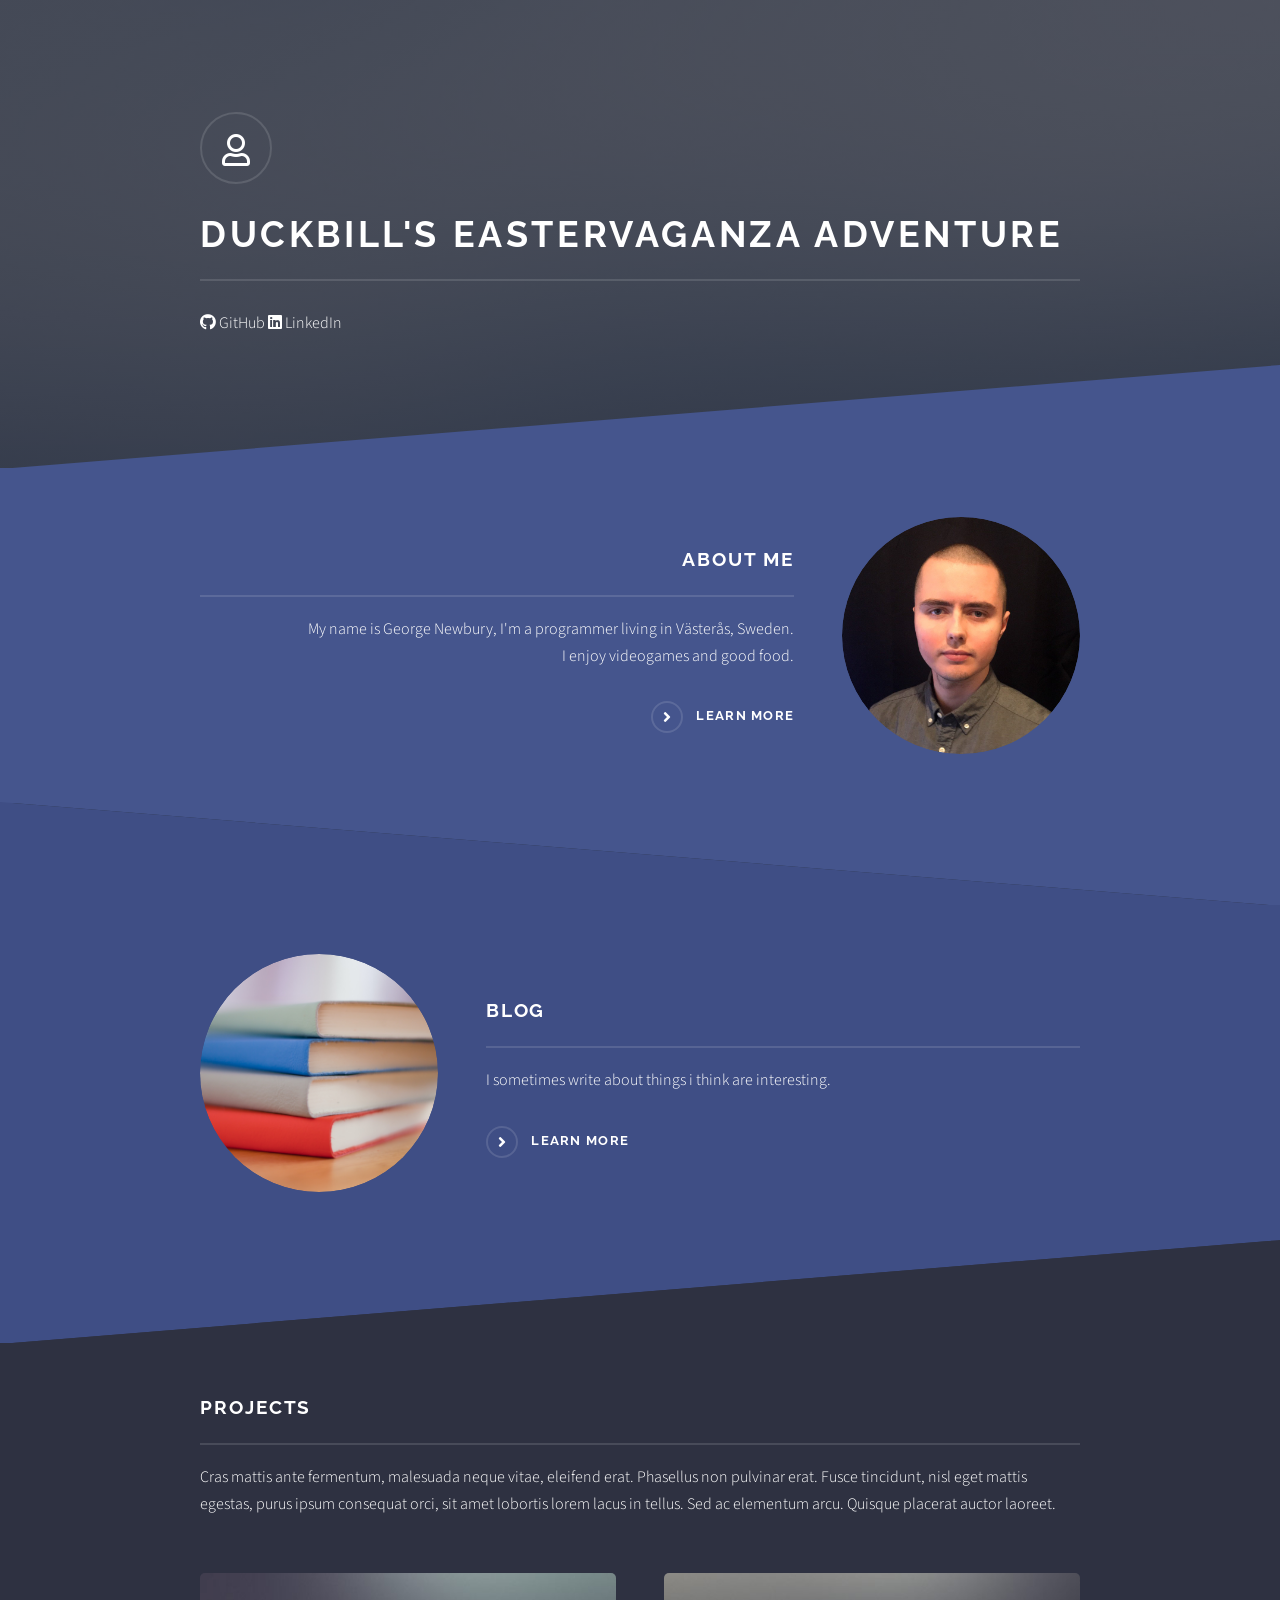
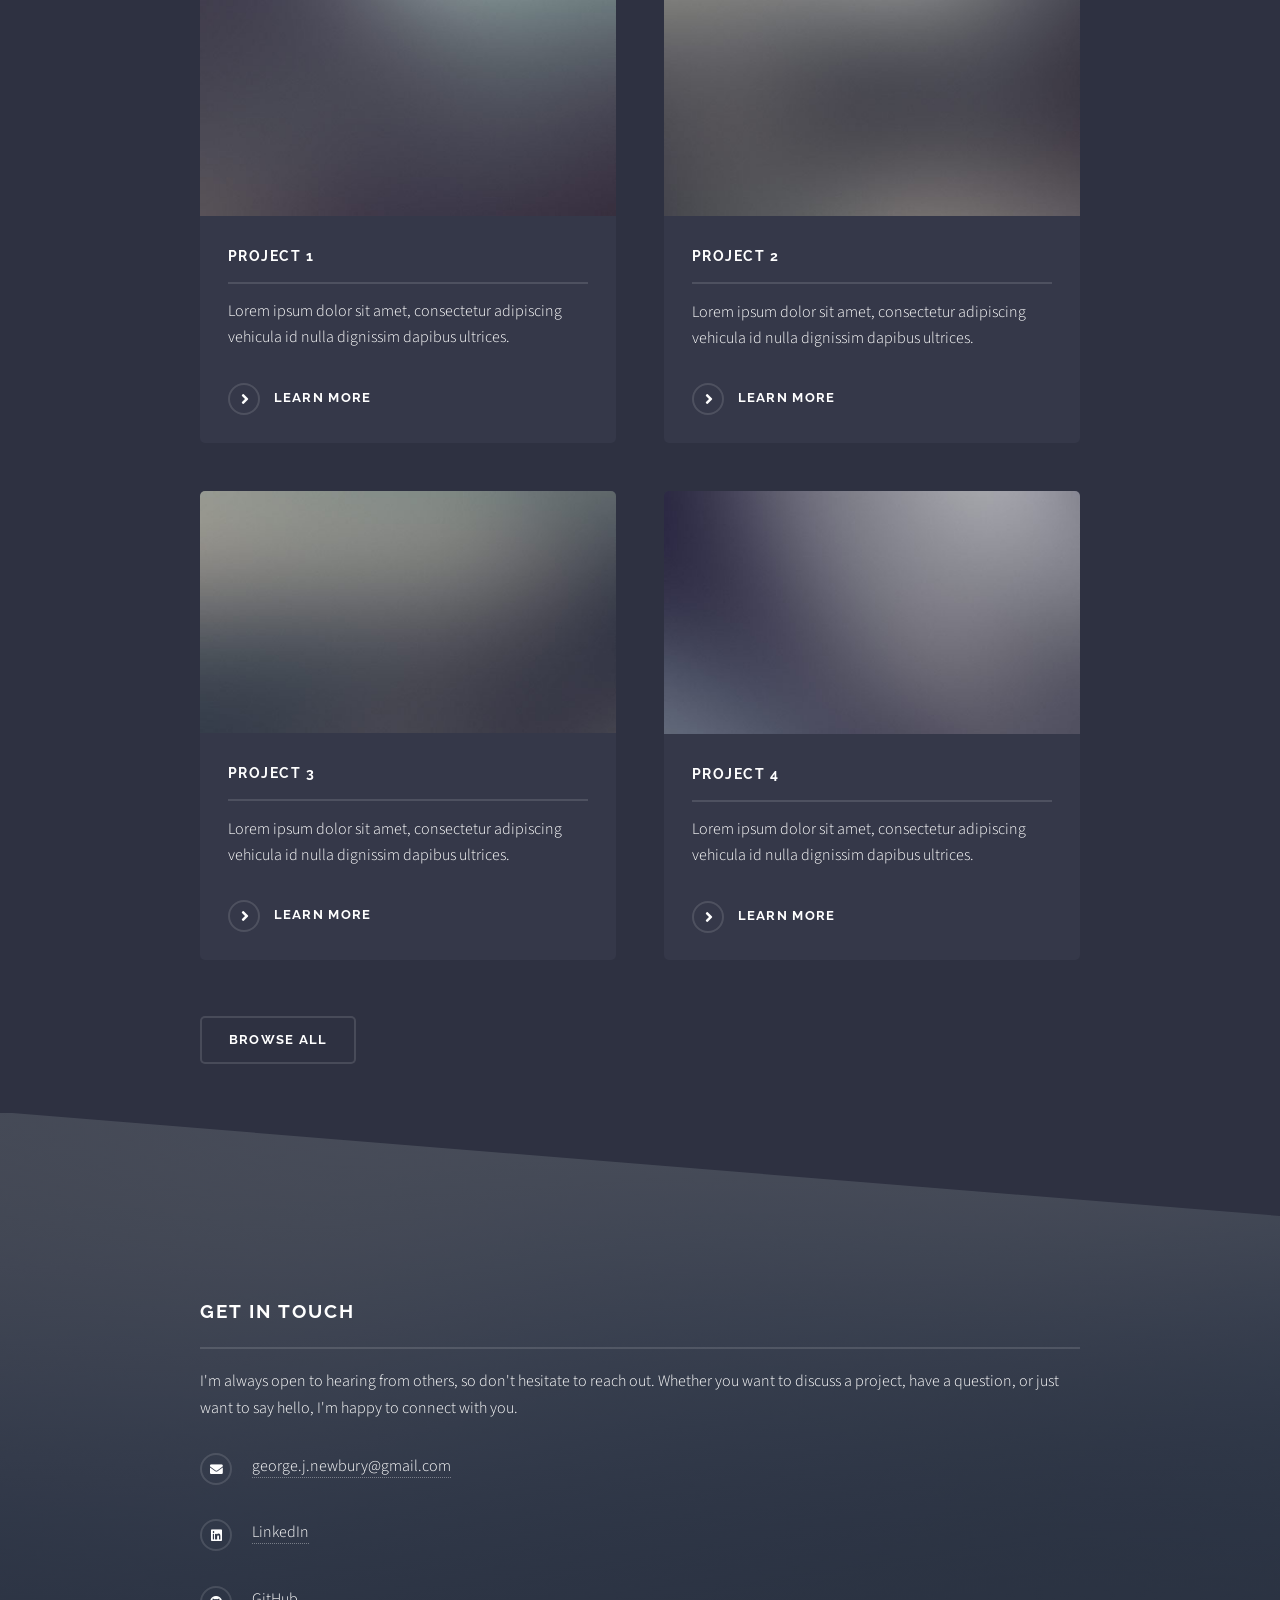
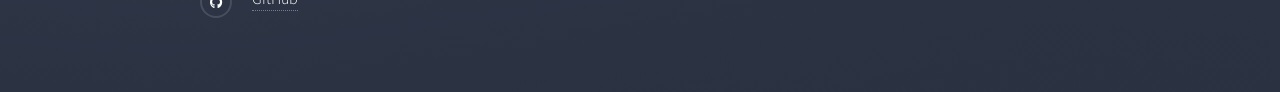
==== index.html @ 048bf6bf "ya" ====
<!DOCTYPE HTML>
<!--
	Solid State by HTML5 UP
	html5up.net | @ajlkn
	Free for personal and commercial use under the CCA 3.0 license (html5up.net/license)
-->
<html>
	<head>
		<title>George Newbury</title>
		<meta charset="utf-8" />
		<meta name="viewport" content="width=device-width, initial-scale=1, user-scalable=no" />
		<link rel="stylesheet" href="assets/css/main.css" />
		<noscript><link rel="stylesheet" href="assets/css/noscript.css" /></noscript>
	</head>
	<body class="is-preload">

		<!-- Page Wrapper -->
			<div id="page-wrapper">

				<!-- Header -->
					<!--<header id="header" class="alt">
						<h1><a href="index.html">Duckbill's Eastervaganza Adventure</a></h1>
						<nav>
							<a href="#menu">Menu</a>
						</nav>
					</header>-->

				<!-- Menu -->
					<!--<nav id="menu">
						<div class="inner">
							<h2>Menu</h2>
							<ul class="links">
								<li><a href="index.html">Home</a></li>
								<li><a href="blog.html">Blog</a></li>
								<li><a href="projects.html">Projects</a></li>
							</ul>
							<a href="#" class="close">Close</a>
						</div>
					</nav>-->

				<!-- Banner -->
					<section id="banner">
						<div class="inner">
							<div class="logo">
								<span class="icon fa-user"></span>
							</div>
							<h2>Duckbill's Eastervaganza Adventure</h2>
							<a href="https://github.com/Gorgai" class="icon brands fa-github"> GitHub</a>
							<a href="https://www.linkedin.com/in/george-newbury-38a2a4164/" class="icon brands fa-linkedin"> LinkedIn</a>

						</div>
					</section>

				<!-- Wrapper -->
					<section id="wrapper">

						<!-- One -->
							<section id="one" class="wrapper spotlight style2">
								<div class="inner">
									<a href="#" class="image"><img src="images/profilepicture.jpg" alt="" /></a>
									<div class="content">
										<h2 class="major">About me</h2>
										<p>My name is George Newbury, I'm a programmer living in Västerås, Sweden. <br />I enjoy videogames and good food.</p>
										<a href="aboutme.html" class="special">Learn more</a>
									</div>
								</div>
							</section>

						<!-- Two -->
							<section id="two" class="wrapper alt spotlight style3">
								<div class="inner">
									<a href="#" class="image"><img src="images/books.jpg" alt="" /></a>
									<div class="content">
										<h2 class="major">Blog</h2>
										<p>I sometimes write about things i think are interesting.</p>
										<a href="blog.html" class="special">Learn more</a>
									</div>
								</div>
							</section>

						<!-- Four -->
							<section id="four" class="wrapper style1">
								<div class="inner">
									<h2 class="major">Projects</h2>
									<p>Cras mattis ante fermentum, malesuada neque vitae, eleifend erat. Phasellus non pulvinar erat. Fusce tincidunt, nisl eget mattis egestas, purus ipsum consequat orci, sit amet lobortis lorem lacus in tellus. Sed ac elementum arcu. Quisque placerat auctor laoreet.</p>
									<section class="features">
										<article>
											<a href="#" class="image"><img src="images/pic04.jpg" alt="" /></a>
											<h3 class="major">Project 1</h3>
											<p>Lorem ipsum dolor sit amet, consectetur adipiscing vehicula id nulla dignissim dapibus ultrices.</p>
											<a href="#" class="special">Learn more</a>
										</article>
										<article>
											<a href="#" class="image"><img src="images/pic05.jpg" alt="" /></a>
											<h3 class="major">Project 2</h3>
											<p>Lorem ipsum dolor sit amet, consectetur adipiscing vehicula id nulla dignissim dapibus ultrices.</p>
											<a href="#" class="special">Learn more</a>
										</article>
										<article>
											<a href="#" class="image"><img src="images/pic06.jpg" alt="" /></a>
											<h3 class="major">Project 3</h3>
											<p>Lorem ipsum dolor sit amet, consectetur adipiscing vehicula id nulla dignissim dapibus ultrices.</p>
											<a href="#" class="special">Learn more</a>
										</article>
										<article>
											<a href="#" class="image"><img src="images/pic07.jpg" alt="" /></a>
											<h3 class="major">Project 4</h3>
											<p>Lorem ipsum dolor sit amet, consectetur adipiscing vehicula id nulla dignissim dapibus ultrices.</p>
											<a href="#" class="special">Learn more</a>
										</article>
									</section>
									<ul class="actions">
										<li><a href="projects.html" class="button">Browse All</a></li>
									</ul>
								</div>
							</section>

					</section>

				<!-- Footer -->
					<section id="footer">
						<div class="inner">
							<h2 class="major">Get in touch</h2>
							<p>I'm always open to hearing from others, so don't hesitate to reach out. Whether you want to discuss a project, have a question, or just want to say hello, I'm happy to connect with you.</p>

							<ul class="contact">
								<li class="icon solid fa-envelope"><a href="mailto:george.j.newbury@gmail.com">george.j.newbury@gmail.com</a></li>
								<li class="icon brands fa-linkedin"><a href="https://www.linkedin.com/in/george-newbury-38a2a4164/">LinkedIn</a></li>
								<li class="icon brands fa-github"><a href="https://github.com/Gorgai">GitHub</a></li>

							</ul>

						</div>
					</section>

			</div>

		<!-- Scripts -->
			<script src="assets/js/jquery.min.js"></script>
			<script src="assets/js/jquery.scrollex.min.js"></script>
			<script src="assets/js/browser.min.js"></script>
			<script src="assets/js/breakpoints.min.js"></script>
			<script src="assets/js/util.js"></script>
			<script src="assets/js/main.js"></script>

	</body>
</html>
---- assets/css/main.css ----
@import url(fontawesome-all.min.css);
@import url("https://fonts.googleapis.com/css?family=Raleway:200,700|Source+Sans+Pro:300,600,300italic,600italic");

/*
	Solid State by HTML5 UP
	html5up.net | @ajlkn
	Free for personal and commercial use under the CCA 3.0 license (html5up.net/license)
*/

html, body, div, span, applet, object,
iframe, h1, h2, h3, h4, h5, h6, p, blockquote,
pre, a, abbr, acronym, address, big, cite,
code, del, dfn, em, img, ins, kbd, q, s, samp,
small, strike, strong, sub, sup, tt, var, b,
u, i, center, dl, dt, dd, ol, ul, li, fieldset,
form, label, legend, table, caption, tbody,
tfoot, thead, tr, th, td, article, aside,
canvas, details, embed, figure, figcaption,
footer, header, hgroup, menu, nav, output, ruby,
section, summary, time, mark, audio, video {
	margin: 0;
	padding: 0;
	border: 0;
	font-size: 100%;
	font: inherit;
	vertical-align: baseline;}

article, aside, details, figcaption, figure,
footer, header, hgroup, menu, nav, section {
	display: block;}

body {
	line-height: 1;
}

ol, ul {
	list-style: none;
}

blockquote, q {
	quotes: none;
}

	blockquote:before, blockquote:after, q:before, q:after {
		content: '';
		content: none;
	}

table {
	border-collapse: collapse;
	border-spacing: 0;
}

body {
	-webkit-text-size-adjust: none;
}

mark {
	background-color: transparent;
	color: inherit;
}

input::-moz-focus-inner {
	border: 0;
	padding: 0;
}

input, select, textarea {
	-moz-appearance: none;
	-webkit-appearance: none;
	-ms-appearance: none;
	appearance: none;
}

/* Basic */

	@-ms-viewport {
		width: device-width;
	}

	body {
		-ms-overflow-style: scrollbar;
	}

	@media screen and (max-width: 480px) {

		html, body {
			min-width: 320px;
		}

	}

	html {
		box-sizing: border-box;
	}

	*, *:before, *:after {
		box-sizing: inherit;
	}

	body {
		background-color: #2e3141;
		background-image: linear-gradient(to top, rgba(46, 49, 65, 0.8), rgba(46, 49, 65, 0.8)), url("../../images/bg.jpg");
		background-size: auto, cover;
		background-attachment: fixed, fixed;
		background-position: center, center;
	}

		body.is-preload *, body.is-preload *:before, body.is-preload *:after {
			-moz-animation: none !important;
			-webkit-animation: none !important;
			-ms-animation: none !important;
			animation: none !important;
			-moz-transition: none !important;
			-webkit-transition: none !important;
			-ms-transition: none !important;
			transition: none !important;
		}

/* Type */

	body, input, select, textarea {
		color: #ffffff;
		font-family: "Source Sans Pro", Helvetica, sans-serif;
		font-size: 16.5pt;
		font-weight: 300;
		line-height: 1.65;
	}

		@media screen and (max-width: 1680px) {

			body, input, select, textarea {
				font-size: 13pt;
			}

		}

		@media screen and (max-width: 1280px) {

			body, input, select, textarea {
				font-size: 12pt;
			}

		}

		@media screen and (max-width: 980px) {

			body, input, select, textarea {
				font-size: 12pt;
			}

		}

		@media screen and (max-width: 736px) {

			body, input, select, textarea {
				font-size: 12pt;
			}

		}

		@media screen and (max-width: 480px) {

			body, input, select, textarea {
				font-size: 12pt;
			}

		}

	a {
		-moz-transition: color 0.2s ease-in-out, border-bottom-color 0.2s ease-in-out;
		-webkit-transition: color 0.2s ease-in-out, border-bottom-color 0.2s ease-in-out;
		-ms-transition: color 0.2s ease-in-out, border-bottom-color 0.2s ease-in-out;
		transition: color 0.2s ease-in-out, border-bottom-color 0.2s ease-in-out;
		border-bottom: dotted 1px rgba(255, 255, 255, 0.35);
		color: #ffffff;
		text-decoration: none;
	}

		a:hover {
			border-bottom-color: transparent;
			color: #ffffff !important;
		}

		a.special:not(.button) {
			text-decoration: none;
			border-bottom: 0;
			display: block;
			font-family: Raleway, Helvetica, sans-serif;
			font-size: 0.8em;
			font-weight: 700;
			letter-spacing: 0.1em;
			margin: 0 0 2em 0;
			text-transform: uppercase;
		}

			a.special:not(.button):before {
				-moz-osx-font-smoothing: grayscale;
				-webkit-font-smoothing: antialiased;
				display: inline-block;
				font-style: normal;
				font-variant: normal;
				text-rendering: auto;
				line-height: 1;
				text-transform: none !important;
				font-family: 'Font Awesome 5 Free';
				font-weight: 900;
			}

			a.special:not(.button):before {
				-moz-transition: background-color 0.2s ease-in-out;
				-webkit-transition: background-color 0.2s ease-in-out;
				-ms-transition: background-color 0.2s ease-in-out;
				transition: background-color 0.2s ease-in-out;
				border-radius: 100%;
				border: solid 2px rgba(255, 255, 255, 0.125);
				content: '\f105';
				display: inline-block;
				font-size: 1.25em;
				height: 2em;
				line-height: 1.75em;
				margin-right: 0.85em;
				text-align: center;
				text-indent: 0.15em;
				vertical-align: middle;
				width: 2em;
			}

			a.special:not(.button):hover:before {
				background-color: rgba(255, 255, 255, 0.025);
			}

			a.special:not(.button):active:before {
				background-color: rgba(255, 255, 255, 0.075);
			}

	strong, b {
		color: #ffffff;
		font-weight: 600;
	}

	em, i {
		font-style: italic;
	}

	p {
		margin: 0 0 2em 0;
	}

	h1, h2, h3, h4, h5, h6 {
		color: #ffffff;
		font-family: Raleway, Helvetica, sans-serif;
		font-weight: 700;
		letter-spacing: 0.1em;
		margin: 0 0 1em 0;
		text-transform: uppercase;
	}

		h1 a, h2 a, h3 a, h4 a, h5 a, h6 a {
			color: inherit;
			text-decoration: none;
			border-bottom: 0;
		}

		h1 span, h2 span, h3 span, h4 span, h5 span, h6 span {
			font-weight: 200;
		}

		h1.major, h2.major, h3.major, h4.major, h5.major, h6.major {
			padding-bottom: 1em;
			border-bottom: solid 2px rgba(255, 255, 255, 0.125);
		}

	h2 {
		font-size: 1.2em;
	}

	h3 {
		font-size: 0.9em;
	}

	h4 {
		font-size: 0.7em;
	}

	h5 {
		font-size: 0.7em;
	}

	h6 {
		font-size: 0.7em;
	}

	@media screen and (max-width: 736px) {

		h2 {
			font-size: 1em;
		}

		h3 {
			font-size: 0.8em;
		}

	}

	sub {
		font-size: 0.8em;
		position: relative;
		top: 0.5em;
	}

	sup {
		font-size: 0.8em;
		position: relative;
		top: -0.5em;
	}

	blockquote {
		border-left: solid 4px rgba(255, 255, 255, 0.125);
		font-style: italic;
		margin: 0 0 2em 0;
		padding: 0.5em 0 0.5em 2em;
	}

	code {
		background: rgba(255, 255, 255, 0.025);
		border-radius: 5px;
		border: solid 2px rgba(255, 255, 255, 0.125);
		font-family: "Courier New", monospace;
		font-size: 0.9em;
		margin: 0 0.25em;
		padding: 0.25em 0.65em;
	}

	pre {
		-webkit-overflow-scrolling: touch;
		font-family: "Courier New", monospace;
		font-size: 0.9em;
		margin: 0 0 2em 0;
	}

		pre code {
			display: block;
			line-height: 1.75em;
			padding: 1em 1.5em;
			overflow-x: auto;
		}

	hr {
		border: 0;
		border-bottom: solid 2px rgba(255, 255, 255, 0.125);
		margin: 2.5em 0;
	}

		hr.major {
			margin: 4em 0;
		}

	.align-left {
		text-align: left;
	}

	.align-center {
		text-align: center;
	}

	.align-right {
		text-align: right;
	}

/* Row */

	.row {
		display: flex;
		flex-wrap: wrap;
		box-sizing: border-box;
		align-items: stretch;
	}

		.row > * {
			box-sizing: border-box;
		}

		.row.gtr-uniform > * > :last-child {
			margin-bottom: 0;
		}

		.row.aln-left {
			justify-content: flex-start;
		}

		.row.aln-center {
			justify-content: center;
		}

		.row.aln-right {
			justify-content: flex-end;
		}

		.row.aln-top {
			align-items: flex-start;
		}

		.row.aln-middle {
			align-items: center;
		}

		.row.aln-bottom {
			align-items: flex-end;
		}

		.row > .imp {
			order: -1;
		}

		.row > .col-1 {
			width: 8.33333%;
		}

		.row > .off-1 {
			margin-left: 8.33333%;
		}

		.row > .col-2 {
			width: 16.66667%;
		}

		.row > .off-2 {
			margin-left: 16.66667%;
		}

		.row > .col-3 {
			width: 25%;
		}

		.row > .off-3 {
			margin-left: 25%;
		}

		.row > .col-4 {
			width: 33.33333%;
		}

		.row > .off-4 {
			margin-left: 33.33333%;
		}

		.row > .col-5 {
			width: 41.66667%;
		}

		.row > .off-5 {
			margin-left: 41.66667%;
		}

		.row > .col-6 {
			width: 50%;
		}

		.row > .off-6 {
			margin-left: 50%;
		}

		.row > .col-7 {
			width: 58.33333%;
		}

		.row > .off-7 {
			margin-left: 58.33333%;
		}

		.row > .col-8 {
			width: 66.66667%;
		}

		.row > .off-8 {
			margin-left: 66.66667%;
		}

		.row > .col-9 {
			width: 75%;
		}

		.row > .off-9 {
			margin-left: 75%;
		}

		.row > .col-10 {
			width: 83.33333%;
		}

		.row > .off-10 {
			margin-left: 83.33333%;
		}

		.row > .col-11 {
			width: 91.66667%;
		}

		.row > .off-11 {
			margin-left: 91.66667%;
		}

		.row > .col-12 {
			width: 100%;
		}

		.row > .off-12 {
			margin-left: 100%;
		}

		.row.gtr-0 {
			margin-top: 0;
			margin-left: 0em;
		}

			.row.gtr-0 > * {
				padding: 0 0 0 0em;
			}

			.row.gtr-0.gtr-uniform {
				margin-top: 0em;
			}

				.row.gtr-0.gtr-uniform > * {
					padding-top: 0em;
				}

		.row.gtr-25 {
			margin-top: 0;
			margin-left: -0.4375em;
		}

			.row.gtr-25 > * {
				padding: 0 0 0 0.4375em;
			}

			.row.gtr-25.gtr-uniform {
				margin-top: -0.4375em;
			}

				.row.gtr-25.gtr-uniform > * {
					padding-top: 0.4375em;
				}

		.row.gtr-50 {
			margin-top: 0;
			margin-left: -0.875em;
		}

			.row.gtr-50 > * {
				padding: 0 0 0 0.875em;
			}

			.row.gtr-50.gtr-uniform {
				margin-top: -0.875em;
			}

				.row.gtr-50.gtr-uniform > * {
					padding-top: 0.875em;
				}

		.row {
			margin-top: 0;
			margin-left: -1.75em;
		}

			.row > * {
				padding: 0 0 0 1.75em;
			}

			.row.gtr-uniform {
				margin-top: -1.75em;
			}

				.row.gtr-uniform > * {
					padding-top: 1.75em;
				}

		.row.gtr-150 {
			margin-top: 0;
			margin-left: -2.625em;
		}

			.row.gtr-150 > * {
				padding: 0 0 0 2.625em;
			}

			.row.gtr-150.gtr-uniform {
				margin-top: -2.625em;
			}

				.row.gtr-150.gtr-uniform > * {
					padding-top: 2.625em;
				}

		.row.gtr-200 {
			margin-top: 0;
			margin-left: -3.5em;
		}

			.row.gtr-200 > * {
				padding: 0 0 0 3.5em;
			}

			.row.gtr-200.gtr-uniform {
				margin-top: -3.5em;
			}

				.row.gtr-200.gtr-uniform > * {
					padding-top: 3.5em;
				}

		@media screen and (max-width: 1680px) {

			.row {
				display: flex;
				flex-wrap: wrap;
				box-sizing: border-box;
				align-items: stretch;
			}

				.row > * {
					box-sizing: border-box;
				}

				.row.gtr-uniform > * > :last-child {
					margin-bottom: 0;
				}

				.row.aln-left {
					justify-content: flex-start;
				}

				.row.aln-center {
					justify-content: center;
				}

				.row.aln-right {
					justify-content: flex-end;
				}

				.row.aln-top {
					align-items: flex-start;
				}

				.row.aln-middle {
					align-items: center;
				}

				.row.aln-bottom {
					align-items: flex-end;
				}

				.row > .imp-xlarge {
					order: -1;
				}

				.row > .col-1-xlarge {
					width: 8.33333%;
				}

				.row > .off-1-xlarge {
					margin-left: 8.33333%;
				}

				.row > .col-2-xlarge {
					width: 16.66667%;
				}

				.row > .off-2-xlarge {
					margin-left: 16.66667%;
				}

				.row > .col-3-xlarge {
					width: 25%;
				}

				.row > .off-3-xlarge {
					margin-left: 25%;
				}

				.row > .col-4-xlarge {
					width: 33.33333%;
				}

				.row > .off-4-xlarge {
					margin-left: 33.33333%;
				}

				.row > .col-5-xlarge {
					width: 41.66667%;
				}

				.row > .off-5-xlarge {
					margin-left: 41.66667%;
				}

				.row > .col-6-xlarge {
					width: 50%;
				}

				.row > .off-6-xlarge {
					margin-left: 50%;
				}

				.row > .col-7-xlarge {
					width: 58.33333%;
				}

				.row > .off-7-xlarge {
					margin-left: 58.33333%;
				}

				.row > .col-8-xlarge {
					width: 66.66667%;
				}

				.row > .off-8-xlarge {
					margin-left: 66.66667%;
				}

				.row > .col-9-xlarge {
					width: 75%;
				}

				.row > .off-9-xlarge {
					margin-left: 75%;
				}

				.row > .col-10-xlarge {
					width: 83.33333%;
				}

				.row > .off-10-xlarge {
					margin-left: 83.33333%;
				}

				.row > .col-11-xlarge {
					width: 91.66667%;
				}

				.row > .off-11-xlarge {
					margin-left: 91.66667%;
				}

				.row > .col-12-xlarge {
					width: 100%;
				}

				.row > .off-12-xlarge {
					margin-left: 100%;
				}

				.row.gtr-0 {
					margin-top: 0;
					margin-left: 0em;
				}

					.row.gtr-0 > * {
						padding: 0 0 0 0em;
					}

					.row.gtr-0.gtr-uniform {
						margin-top: 0em;
					}

						.row.gtr-0.gtr-uniform > * {
							padding-top: 0em;
						}

				.row.gtr-25 {
					margin-top: 0;
					margin-left: -0.4375em;
				}

					.row.gtr-25 > * {
						padding: 0 0 0 0.4375em;
					}

					.row.gtr-25.gtr-uniform {
						margin-top: -0.4375em;
					}

						.row.gtr-25.gtr-uniform > * {
							padding-top: 0.4375em;
						}

				.row.gtr-50 {
					margin-top: 0;
					margin-left: -0.875em;
				}

					.row.gtr-50 > * {
						padding: 0 0 0 0.875em;
					}

					.row.gtr-50.gtr-uniform {
						margin-top: -0.875em;
					}

						.row.gtr-50.gtr-uniform > * {
							padding-top: 0.875em;
						}

				.row {
					margin-top: 0;
					margin-left: -1.75em;
				}

					.row > * {
						padding: 0 0 0 1.75em;
					}

					.row.gtr-uniform {
						margin-top: -1.75em;
					}

						.row.gtr-uniform > * {
							padding-top: 1.75em;
						}

				.row.gtr-150 {
					margin-top: 0;
					margin-left: -2.625em;
				}

					.row.gtr-150 > * {
						padding: 0 0 0 2.625em;
					}

					.row.gtr-150.gtr-uniform {
						margin-top: -2.625em;
					}

						.row.gtr-150.gtr-uniform > * {
							padding-top: 2.625em;
						}

				.row.gtr-200 {
					margin-top: 0;
					margin-left: -3.5em;
				}

					.row.gtr-200 > * {
						padding: 0 0 0 3.5em;
					}

					.row.gtr-200.gtr-uniform {
						margin-top: -3.5em;
					}

						.row.gtr-200.gtr-uniform > * {
							padding-top: 3.5em;
						}

		}

		@media screen and (max-width: 1280px) {

			.row {
				display: flex;
				flex-wrap: wrap;
				box-sizing: border-box;
				align-items: stretch;
			}

				.row > * {
					box-sizing: border-box;
				}

				.row.gtr-uniform > * > :last-child {
					margin-bottom: 0;
				}

				.row.aln-left {
					justify-content: flex-start;
				}

				.row.aln-center {
					justify-content: center;
				}

				.row.aln-right {
					justify-content: flex-end;
				}

				.row.aln-top {
					align-items: flex-start;
				}

				.row.aln-middle {
					align-items: center;
				}

				.row.aln-bottom {
					align-items: flex-end;
				}

				.row > .imp-large {
					order: -1;
				}

				.row > .col-1-large {
					width: 8.33333%;
				}

				.row > .off-1-large {
					margin-left: 8.33333%;
				}

				.row > .col-2-large {
					width: 16.66667%;
				}

				.row > .off-2-large {
					margin-left: 16.66667%;
				}

				.row > .col-3-large {
					width: 25%;
				}

				.row > .off-3-large {
					margin-left: 25%;
				}

				.row > .col-4-large {
					width: 33.33333%;
				}

				.row > .off-4-large {
					margin-left: 33.33333%;
				}

				.row > .col-5-large {
					width: 41.66667%;
				}

				.row > .off-5-large {
					margin-left: 41.66667%;
				}

				.row > .col-6-large {
					width: 50%;
				}

				.row > .off-6-large {
					margin-left: 50%;
				}

				.row > .col-7-large {
					width: 58.33333%;
				}

				.row > .off-7-large {
					margin-left: 58.33333%;
				}

				.row > .col-8-large {
					width: 66.66667%;
				}

				.row > .off-8-large {
					margin-left: 66.66667%;
				}

				.row > .col-9-large {
					width: 75%;
				}

				.row > .off-9-large {
					margin-left: 75%;
				}

				.row > .col-10-large {
					width: 83.33333%;
				}

				.row > .off-10-large {
					margin-left: 83.33333%;
				}

				.row > .col-11-large {
					width: 91.66667%;
				}

				.row > .off-11-large {
					margin-left: 91.66667%;
				}

				.row > .col-12-large {
					width: 100%;
				}

				.row > .off-12-large {
					margin-left: 100%;
				}

				.row.gtr-0 {
					margin-top: 0;
					margin-left: 0em;
				}

					.row.gtr-0 > * {
						padding: 0 0 0 0em;
					}

					.row.gtr-0.gtr-uniform {
						margin-top: 0em;
					}

						.row.gtr-0.gtr-uniform > * {
							padding-top: 0em;
						}

				.row.gtr-25 {
					margin-top: 0;
					margin-left: -0.4375em;
				}

					.row.gtr-25 > * {
						padding: 0 0 0 0.4375em;
					}

					.row.gtr-25.gtr-uniform {
						margin-top: -0.4375em;
					}

						.row.gtr-25.gtr-uniform > * {
							padding-top: 0.4375em;
						}

				.row.gtr-50 {
					margin-top: 0;
					margin-left: -0.875em;
				}

					.row.gtr-50 > * {
						padding: 0 0 0 0.875em;
					}

					.row.gtr-50.gtr-uniform {
						margin-top: -0.875em;
					}

						.row.gtr-50.gtr-uniform > * {
							padding-top: 0.875em;
						}

				.row {
					margin-top: 0;
					margin-left: -1.75em;
				}

					.row > * {
						padding: 0 0 0 1.75em;
					}

					.row.gtr-uniform {
						margin-top: -1.75em;
					}

						.row.gtr-uniform > * {
							padding-top: 1.75em;
						}

				.row.gtr-150 {
					margin-top: 0;
					margin-left: -2.625em;
				}

					.row.gtr-150 > * {
						padding: 0 0 0 2.625em;
					}

					.row.gtr-150.gtr-uniform {
						margin-top: -2.625em;
					}

						.row.gtr-150.gtr-uniform > * {
							padding-top: 2.625em;
						}

				.row.gtr-200 {
					margin-top: 0;
					margin-left: -3.5em;
				}

					.row.gtr-200 > * {
						padding: 0 0 0 3.5em;
					}

					.row.gtr-200.gtr-uniform {
						margin-top: -3.5em;
					}

						.row.gtr-200.gtr-uniform > * {
							padding-top: 3.5em;
						}

		}

		@media screen and (max-width: 980px) {

			.row {
				display: flex;
				flex-wrap: wrap;
				box-sizing: border-box;
				align-items: stretch;
			}

				.row > * {
					box-sizing: border-box;
				}

				.row.gtr-uniform > * > :last-child {
					margin-bottom: 0;
				}

				.row.aln-left {
					justify-content: flex-start;
				}

				.row.aln-center {
					justify-content: center;
				}

				.row.aln-right {
					justify-content: flex-end;
				}

				.row.aln-top {
					align-items: flex-start;
				}

				.row.aln-middle {
					align-items: center;
				}

				.row.aln-bottom {
					align-items: flex-end;
				}

				.row > .imp-medium {
					order: -1;
				}

				.row > .col-1-medium {
					width: 8.33333%;
				}

				.row > .off-1-medium {
					margin-left: 8.33333%;
				}

				.row > .col-2-medium {
					width: 16.66667%;
				}

				.row > .off-2-medium {
					margin-left: 16.66667%;
				}

				.row > .col-3-medium {
					width: 25%;
				}

				.row > .off-3-medium {
					margin-left: 25%;
				}

				.row > .col-4-medium {
					width: 33.33333%;
				}

				.row > .off-4-medium {
					margin-left: 33.33333%;
				}

				.row > .col-5-medium {
					width: 41.66667%;
				}

				.row > .off-5-medium {
					margin-left: 41.66667%;
				}

				.row > .col-6-medium {
					width: 50%;
				}

				.row > .off-6-medium {
					margin-left: 50%;
				}

				.row > .col-7-medium {
					width: 58.33333%;
				}

				.row > .off-7-medium {
					margin-left: 58.33333%;
				}

				.row > .col-8-medium {
					width: 66.66667%;
				}

				.row > .off-8-medium {
					margin-left: 66.66667%;
				}

				.row > .col-9-medium {
					width: 75%;
				}

				.row > .off-9-medium {
					margin-left: 75%;
				}

				.row > .col-10-medium {
					width: 83.33333%;
				}

				.row > .off-10-medium {
					margin-left: 83.33333%;
				}

				.row > .col-11-medium {
					width: 91.66667%;
				}

				.row > .off-11-medium {
					margin-left: 91.66667%;
				}

				.row > .col-12-medium {
					width: 100%;
				}

				.row > .off-12-medium {
					margin-left: 100%;
				}

				.row.gtr-0 {
					margin-top: 0;
					margin-left: 0em;
				}

					.row.gtr-0 > * {
						padding: 0 0 0 0em;
					}

					.row.gtr-0.gtr-uniform {
						margin-top: 0em;
					}

						.row.gtr-0.gtr-uniform > * {
							padding-top: 0em;
						}

				.row.gtr-25 {
					margin-top: 0;
					margin-left: -0.4375em;
				}

					.row.gtr-25 > * {
						padding: 0 0 0 0.4375em;
					}

					.row.gtr-25.gtr-uniform {
						margin-top: -0.4375em;
					}

						.row.gtr-25.gtr-uniform > * {
							padding-top: 0.4375em;
						}

				.row.gtr-50 {
					margin-top: 0;
					margin-left: -0.875em;
				}

					.row.gtr-50 > * {
						padding: 0 0 0 0.875em;
					}

					.row.gtr-50.gtr-uniform {
						margin-top: -0.875em;
					}

						.row.gtr-50.gtr-uniform > * {
							padding-top: 0.875em;
						}

				.row {
					margin-top: 0;
					margin-left: -1.75em;
				}

					.row > * {
						padding: 0 0 0 1.75em;
					}

					.row.gtr-uniform {
						margin-top: -1.75em;
					}

						.row.gtr-uniform > * {
							padding-top: 1.75em;
						}

				.row.gtr-150 {
					margin-top: 0;
					margin-left: -2.625em;
				}

					.row.gtr-150 > * {
						padding: 0 0 0 2.625em;
					}

					.row.gtr-150.gtr-uniform {
						margin-top: -2.625em;
					}

						.row.gtr-150.gtr-uniform > * {
							padding-top: 2.625em;
						}

				.row.gtr-200 {
					margin-top: 0;
					margin-left: -3.5em;
				}

					.row.gtr-200 > * {
						padding: 0 0 0 3.5em;
					}

					.row.gtr-200.gtr-uniform {
						margin-top: -3.5em;
					}

						.row.gtr-200.gtr-uniform > * {
							padding-top: 3.5em;
						}

		}

		@media screen and (max-width: 736px) {

			.row {
				display: flex;
				flex-wrap: wrap;
				box-sizing: border-box;
				align-items: stretch;
			}

				.row > * {
					box-sizing: border-box;
				}

				.row.gtr-uniform > * > :last-child {
					margin-bottom: 0;
				}

				.row.aln-left {
					justify-content: flex-start;
				}

				.row.aln-center {
					justify-content: center;
				}

				.row.aln-right {
					justify-content: flex-end;
				}

				.row.aln-top {
					align-items: flex-start;
				}

				.row.aln-middle {
					align-items: center;
				}

				.row.aln-bottom {
					align-items: flex-end;
				}

				.row > .imp-small {
					order: -1;
				}

				.row > .col-1-small {
					width: 8.33333%;
				}

				.row > .off-1-small {
					margin-left: 8.33333%;
				}

				.row > .col-2-small {
					width: 16.66667%;
				}

				.row > .off-2-small {
					margin-left: 16.66667%;
				}

				.row > .col-3-small {
					width: 25%;
				}

				.row > .off-3-small {
					margin-left: 25%;
				}

				.row > .col-4-small {
					width: 33.33333%;
				}

				.row > .off-4-small {
					margin-left: 33.33333%;
				}

				.row > .col-5-small {
					width: 41.66667%;
				}

				.row > .off-5-small {
					margin-left: 41.66667%;
				}

				.row > .col-6-small {
					width: 50%;
				}

				.row > .off-6-small {
					margin-left: 50%;
				}

				.row > .col-7-small {
					width: 58.33333%;
				}

				.row > .off-7-small {
					margin-left: 58.33333%;
				}

				.row > .col-8-small {
					width: 66.66667%;
				}

				.row > .off-8-small {
					margin-left: 66.66667%;
				}

				.row > .col-9-small {
					width: 75%;
				}

				.row > .off-9-small {
					margin-left: 75%;
				}

				.row > .col-10-small {
					width: 83.33333%;
				}

				.row > .off-10-small {
					margin-left: 83.33333%;
				}

				.row > .col-11-small {
					width: 91.66667%;
				}

				.row > .off-11-small {
					margin-left: 91.66667%;
				}

				.row > .col-12-small {
					width: 100%;
				}

				.row > .off-12-small {
					margin-left: 100%;
				}

				.row.gtr-0 {
					margin-top: 0;
					margin-left: 0em;
				}

					.row.gtr-0 > * {
						padding: 0 0 0 0em;
					}

					.row.gtr-0.gtr-uniform {
						margin-top: 0em;
					}

						.row.gtr-0.gtr-uniform > * {
							padding-top: 0em;
						}

				.row.gtr-25 {
					margin-top: 0;
					margin-left: -0.3125em;
				}

					.row.gtr-25 > * {
						padding: 0 0 0 0.3125em;
					}

					.row.gtr-25.gtr-uniform {
						margin-top: -0.3125em;
					}

						.row.gtr-25.gtr-uniform > * {
							padding-top: 0.3125em;
						}

				.row.gtr-50 {
					margin-top: 0;
					margin-left: -0.625em;
				}

					.row.gtr-50 > * {
						padding: 0 0 0 0.625em;
					}

					.row.gtr-50.gtr-uniform {
						margin-top: -0.625em;
					}

						.row.gtr-50.gtr-uniform > * {
							padding-top: 0.625em;
						}

				.row {
					margin-top: 0;
					margin-left: -1.25em;
				}

					.row > * {
						padding: 0 0 0 1.25em;
					}

					.row.gtr-uniform {
						margin-top: -1.25em;
					}

						.row.gtr-uniform > * {
							padding-top: 1.25em;
						}

				.row.gtr-150 {
					margin-top: 0;
					margin-left: -1.875em;
				}

					.row.gtr-150 > * {
						padding: 0 0 0 1.875em;
					}

					.row.gtr-150.gtr-uniform {
						margin-top: -1.875em;
					}

						.row.gtr-150.gtr-uniform > * {
							padding-top: 1.875em;
						}

				.row.gtr-200 {
					margin-top: 0;
					margin-left: -2.5em;
				}

					.row.gtr-200 > * {
						padding: 0 0 0 2.5em;
					}

					.row.gtr-200.gtr-uniform {
						margin-top: -2.5em;
					}

						.row.gtr-200.gtr-uniform > * {
							padding-top: 2.5em;
						}

		}

		@media screen and (max-width: 480px) {

			.row {
				display: flex;
				flex-wrap: wrap;
				box-sizing: border-box;
				align-items: stretch;
			}

				.row > * {
					box-sizing: border-box;
				}

				.row.gtr-uniform > * > :last-child {
					margin-bottom: 0;
				}

				.row.aln-left {
					justify-content: flex-start;
				}

				.row.aln-center {
					justify-content: center;
				}

				.row.aln-right {
					justify-content: flex-end;
				}

				.row.aln-top {
					align-items: flex-start;
				}

				.row.aln-middle {
					align-items: center;
				}

				.row.aln-bottom {
					align-items: flex-end;
				}

				.row > .imp-xsmall {
					order: -1;
				}

				.row > .col-1-xsmall {
					width: 8.33333%;
				}

				.row > .off-1-xsmall {
					margin-left: 8.33333%;
				}

				.row > .col-2-xsmall {
					width: 16.66667%;
				}

				.row > .off-2-xsmall {
					margin-left: 16.66667%;
				}

				.row > .col-3-xsmall {
					width: 25%;
				}

				.row > .off-3-xsmall {
					margin-left: 25%;
				}

				.row > .col-4-xsmall {
					width: 33.33333%;
				}

				.row > .off-4-xsmall {
					margin-left: 33.33333%;
				}

				.row > .col-5-xsmall {
					width: 41.66667%;
				}

				.row > .off-5-xsmall {
					margin-left: 41.66667%;
				}

				.row > .col-6-xsmall {
					width: 50%;
				}

				.row > .off-6-xsmall {
					margin-left: 50%;
				}

				.row > .col-7-xsmall {
					width: 58.33333%;
				}

				.row > .off-7-xsmall {
					margin-left: 58.33333%;
				}

				.row > .col-8-xsmall {
					width: 66.66667%;
				}

				.row > .off-8-xsmall {
					margin-left: 66.66667%;
				}

				.row > .col-9-xsmall {
					width: 75%;
				}

				.row > .off-9-xsmall {
					margin-left: 75%;
				}

				.row > .col-10-xsmall {
					width: 83.33333%;
				}

				.row > .off-10-xsmall {
					margin-left: 83.33333%;
				}

				.row > .col-11-xsmall {
					width: 91.66667%;
				}

				.row > .off-11-xsmall {
					margin-left: 91.66667%;
				}

				.row > .col-12-xsmall {
					width: 100%;
				}

				.row > .off-12-xsmall {
					margin-left: 100%;
				}

				.row.gtr-0 {
					margin-top: 0;
					margin-left: 0em;
				}

					.row.gtr-0 > * {
						padding: 0 0 0 0em;
					}

					.row.gtr-0.gtr-uniform {
						margin-top: 0em;
					}

						.row.gtr-0.gtr-uniform > * {
							padding-top: 0em;
						}

				.row.gtr-25 {
					margin-top: 0;
					margin-left: -0.3125em;
				}

					.row.gtr-25 > * {
						padding: 0 0 0 0.3125em;
					}

					.row.gtr-25.gtr-uniform {
						margin-top: -0.3125em;
					}

						.row.gtr-25.gtr-uniform > * {
							padding-top: 0.3125em;
						}

				.row.gtr-50 {
					margin-top: 0;
					margin-left: -0.625em;
				}

					.row.gtr-50 > * {
						padding: 0 0 0 0.625em;
					}

					.row.gtr-50.gtr-uniform {
						margin-top: -0.625em;
					}

						.row.gtr-50.gtr-uniform > * {
							padding-top: 0.625em;
						}

				.row {
					margin-top: 0;
					margin-left: -1.25em;
				}

					.row > * {
						padding: 0 0 0 1.25em;
					}

					.row.gtr-uniform {
						margin-top: -1.25em;
					}

						.row.gtr-uniform > * {
							padding-top: 1.25em;
						}

				.row.gtr-150 {
					margin-top: 0;
					margin-left: -1.875em;
				}

					.row.gtr-150 > * {
						padding: 0 0 0 1.875em;
					}

					.row.gtr-150.gtr-uniform {
						margin-top: -1.875em;
					}

						.row.gtr-150.gtr-uniform > * {
							padding-top: 1.875em;
						}

				.row.gtr-200 {
					margin-top: 0;
					margin-left: -2.5em;
				}

					.row.gtr-200 > * {
						padding: 0 0 0 2.5em;
					}

					.row.gtr-200.gtr-uniform {
						margin-top: -2.5em;
					}

						.row.gtr-200.gtr-uniform > * {
							padding-top: 2.5em;
						}

		}

		@media screen and (max-width: 360px) {

			.row {
				display: flex;
				flex-wrap: wrap;
				box-sizing: border-box;
				align-items: stretch;
			}

				.row > * {
					box-sizing: border-box;
				}

				.row.gtr-uniform > * > :last-child {
					margin-bottom: 0;
				}

				.row.aln-left {
					justify-content: flex-start;
				}

				.row.aln-center {
					justify-content: center;
				}

				.row.aln-right {
					justify-content: flex-end;
				}

				.row.aln-top {
					align-items: flex-start;
				}

				.row.aln-middle {
					align-items: center;
				}

				.row.aln-bottom {
					align-items: flex-end;
				}

				.row > .imp-xxsmall {
					order: -1;
				}

				.row > .col-1-xxsmall {
					width: 8.33333%;
				}

				.row > .off-1-xxsmall {
					margin-left: 8.33333%;
				}

				.row > .col-2-xxsmall {
					width: 16.66667%;
				}

				.row > .off-2-xxsmall {
					margin-left: 16.66667%;
				}

				.row > .col-3-xxsmall {
					width: 25%;
				}

				.row > .off-3-xxsmall {
					margin-left: 25%;
				}

				.row > .col-4-xxsmall {
					width: 33.33333%;
				}

				.row > .off-4-xxsmall {
					margin-left: 33.33333%;
				}

				.row > .col-5-xxsmall {
					width: 41.66667%;
				}

				.row > .off-5-xxsmall {
					margin-left: 41.66667%;
				}

				.row > .col-6-xxsmall {
					width: 50%;
				}

				.row > .off-6-xxsmall {
					margin-left: 50%;
				}

				.row > .col-7-xxsmall {
					width: 58.33333%;
				}

				.row > .off-7-xxsmall {
					margin-left: 58.33333%;
				}

				.row > .col-8-xxsmall {
					width: 66.66667%;
				}

				.row > .off-8-xxsmall {
					margin-left: 66.66667%;
				}

				.row > .col-9-xxsmall {
					width: 75%;
				}

				.row > .off-9-xxsmall {
					margin-left: 75%;
				}

				.row > .col-10-xxsmall {
					width: 83.33333%;
				}

				.row > .off-10-xxsmall {
					margin-left: 83.33333%;
				}

				.row > .col-11-xxsmall {
					width: 91.66667%;
				}

				.row > .off-11-xxsmall {
					margin-left: 91.66667%;
				}

				.row > .col-12-xxsmall {
					width: 100%;
				}

				.row > .off-12-xxsmall {
					margin-left: 100%;
				}

				.row.gtr-0 {
					margin-top: 0;
					margin-left: 0em;
				}

					.row.gtr-0 > * {
						padding: 0 0 0 0em;
					}

					.row.gtr-0.gtr-uniform {
						margin-top: 0em;
					}

						.row.gtr-0.gtr-uniform > * {
							padding-top: 0em;
						}

				.row.gtr-25 {
					margin-top: 0;
					margin-left: -0.3125em;
				}

					.row.gtr-25 > * {
						padding: 0 0 0 0.3125em;
					}

					.row.gtr-25.gtr-uniform {
						margin-top: -0.3125em;
					}

						.row.gtr-25.gtr-uniform > * {
							padding-top: 0.3125em;
						}

				.row.gtr-50 {
					margin-top: 0;
					margin-left: -0.625em;
				}

					.row.gtr-50 > * {
						padding: 0 0 0 0.625em;
					}

					.row.gtr-50.gtr-uniform {
						margin-top: -0.625em;
					}

						.row.gtr-50.gtr-uniform > * {
							padding-top: 0.625em;
						}

				.row {
					margin-top: 0;
					margin-left: -1.25em;
				}

					.row > * {
						padding: 0 0 0 1.25em;
					}

					.row.gtr-uniform {
						margin-top: -1.25em;
					}

						.row.gtr-uniform > * {
							padding-top: 1.25em;
						}

				.row.gtr-150 {
					margin-top: 0;
					margin-left: -1.875em;
				}

					.row.gtr-150 > * {
						padding: 0 0 0 1.875em;
					}

					.row.gtr-150.gtr-uniform {
						margin-top: -1.875em;
					}

						.row.gtr-150.gtr-uniform > * {
							padding-top: 1.875em;
						}

				.row.gtr-200 {
					margin-top: 0;
					margin-left: -2.5em;
				}

					.row.gtr-200 > * {
						padding: 0 0 0 2.5em;
					}

					.row.gtr-200.gtr-uniform {
						margin-top: -2.5em;
					}

						.row.gtr-200.gtr-uniform > * {
							padding-top: 2.5em;
						}

		}

/* Section/Article */

	section.special, article.special {
		text-align: center;
	}

/* Form */

	form {
		margin: 0 0 2em 0;
	}

		form > :last-child {
			margin-bottom: 0;
		}

		form > .fields {
			display: -moz-flex;
			display: -webkit-flex;
			display: -ms-flex;
			display: flex;
			-moz-flex-wrap: wrap;
			-webkit-flex-wrap: wrap;
			-ms-flex-wrap: wrap;
			flex-wrap: wrap;
			width: calc(100% + 3em);
			margin: -1.5em 0 2em -1.5em;
		}

			form > .fields > .field {
				-moz-flex-grow: 0;
				-webkit-flex-grow: 0;
				-ms-flex-grow: 0;
				flex-grow: 0;
				-moz-flex-shrink: 0;
				-webkit-flex-shrink: 0;
				-ms-flex-shrink: 0;
				flex-shrink: 0;
				padding: 1.5em 0 0 1.5em;
				width: calc(100% - 1.5em);
			}

				form > .fields > .field.half {
					width: calc(50% - 0.75em);
				}

				form > .fields > .field.third {
					width: calc(100%/3 - 0.5em);
				}

				form > .fields > .field.quarter {
					width: calc(25% - 0.375em);
				}

		@media screen and (max-width: 480px) {

			form > .fields {
				width: calc(100% + 3em);
				margin: -1.5em 0 2em -1.5em;
			}

				form > .fields > .field {
					padding: 1.5em 0 0 1.5em;
					width: calc(100% - 1.5em);
				}

					form > .fields > .field.half {
						width: calc(100% - 1.5em);
					}

					form > .fields > .field.third {
						width: calc(100% - 1.5em);
					}

					form > .fields > .field.quarter {
						width: calc(100% - 1.5em);
					}

		}

	label {
		color: #ffffff;
		display: block;
		font-family: Raleway, Helvetica, sans-serif;
		font-size: 0.8em;
		font-weight: 700;
		letter-spacing: 0.1em;
		margin: 0 0 0.7em 0;
		text-transform: uppercase;
	}

	input[type="text"],
	input[type="password"],
	input[type="email"],
	input[type="tel"],
	select,
	textarea {
		-moz-appearance: none;
		-webkit-appearance: none;
		-ms-appearance: none;
		appearance: none;
		background: rgba(255, 255, 255, 0.025);
		border-radius: 5px;
		border: none;
		border: solid 2px rgba(255, 255, 255, 0.125);
		color: inherit;
		display: block;
		outline: 0;
		padding: 0 1em;
		text-decoration: none;
		width: 100%;
	}

		input[type="text"]:invalid,
		input[type="password"]:invalid,
		input[type="email"]:invalid,
		input[type="tel"]:invalid,
		select:invalid,
		textarea:invalid {
			box-shadow: none;
		}

		input[type="text"]:focus,
		input[type="password"]:focus,
		input[type="email"]:focus,
		input[type="tel"]:focus,
		select:focus,
		textarea:focus {
			border-color: #5b6ba6;
		}

	select {
		background-image: url("data:image/svg+xml;charset=utf8,%3Csvg xmlns='http://www.w3.org/2000/svg' width='40' height='40' preserveAspectRatio='none' viewBox='0 0 40 40'%3E%3Cpath d='M9.4,12.3l10.4,10.4l10.4-10.4c0.2-0.2,0.5-0.4,0.9-0.4c0.3,0,0.6,0.1,0.9,0.4l3.3,3.3c0.2,0.2,0.4,0.5,0.4,0.9 c0,0.4-0.1,0.6-0.4,0.9L20.7,31.9c-0.2,0.2-0.5,0.4-0.9,0.4c-0.3,0-0.6-0.1-0.9-0.4L4.3,17.3c-0.2-0.2-0.4-0.5-0.4-0.9 c0-0.4,0.1-0.6,0.4-0.9l3.3-3.3c0.2-0.2,0.5-0.4,0.9-0.4S9.1,12.1,9.4,12.3z' fill='rgba(255, 255, 255, 0.125)' /%3E%3C/svg%3E");
		background-size: 1.25rem;
		background-repeat: no-repeat;
		background-position: calc(100% - 1rem) center;
		height: 2.75em;
		padding-right: 2.75em;
		text-overflow: ellipsis;
	}

		select option {
			color: #ffffff;
			background: #2e3141;
		}

		select:focus::-ms-value {
			background-color: transparent;
		}

		select::-ms-expand {
			display: none;
		}

	input[type="text"],
	input[type="password"],
	input[type="email"],
	select {
		height: 2.75em;
	}

	textarea {
		padding: 0.75em 1em;
	}

	input[type="checkbox"],
	input[type="radio"] {
		-moz-appearance: none;
		-webkit-appearance: none;
		-ms-appearance: none;
		appearance: none;
		display: block;
		float: left;
		margin-right: -2em;
		opacity: 0;
		width: 1em;
		z-index: -1;
	}

		input[type="checkbox"] + label,
		input[type="radio"] + label {
			text-decoration: none;
			color: #ffffff;
			cursor: pointer;
			display: inline-block;
			font-size: 1em;
			font-family: "Source Sans Pro", Helvetica, sans-serif;
			text-transform: none;
			letter-spacing: 0;
			font-weight: 300;
			padding-left: 2.4em;
			padding-right: 0.75em;
			position: relative;
		}

			input[type="checkbox"] + label:before,
			input[type="radio"] + label:before {
				-moz-osx-font-smoothing: grayscale;
				-webkit-font-smoothing: antialiased;
				display: inline-block;
				font-style: normal;
				font-variant: normal;
				text-rendering: auto;
				line-height: 1;
				text-transform: none !important;
				font-family: 'Font Awesome 5 Free';
				font-weight: 900;
			}

			input[type="checkbox"] + label:before,
			input[type="radio"] + label:before {
				background: rgba(255, 255, 255, 0.025);
				border-radius: 5px;
				border: solid 2px rgba(255, 255, 255, 0.125);
				content: '';
				display: inline-block;
				font-size: 0.8em;
				height: 2.0625em;
				left: 0;
				line-height: 2.0625em;
				position: absolute;
				text-align: center;
				top: 0;
				width: 2.0625em;
			}

		input[type="checkbox"]:checked + label:before,
		input[type="radio"]:checked + label:before {
			background: #ffffff;
			border-color: #ffffff;
			content: '\f00c';
			color: #2e3141;
		}

		input[type="checkbox"]:focus + label:before,
		input[type="radio"]:focus + label:before {
			border-color: #4c5c96;
		}

	input[type="checkbox"] + label:before {
		border-radius: 5px;
	}

	input[type="radio"] + label:before {
		border-radius: 100%;
	}

	::-webkit-input-placeholder {
		color: rgba(255, 255, 255, 0.35) !important;
		opacity: 1.0;
	}

	:-moz-placeholder {
		color: rgba(255, 255, 255, 0.35) !important;
		opacity: 1.0;
	}

	::-moz-placeholder {
		color: rgba(255, 255, 255, 0.35) !important;
		opacity: 1.0;
	}

	:-ms-input-placeholder {
		color: rgba(255, 255, 255, 0.35) !important;
		opacity: 1.0;
	}

/* Box */

	.box {
		border-radius: 5px;
		border: solid 2px rgba(255, 255, 255, 0.125);
		margin-bottom: 2em;
		padding: 1.5em;
	}

		.box > :last-child,
		.box > :last-child > :last-child,
		.box > :last-child > :last-child > :last-child {
			margin-bottom: 0;
		}

		.box.alt {
			border: 0;
			border-radius: 0;
			padding: 0;
		}

/* Icon */

	.icon {
		text-decoration: none;
		border-bottom: none;
		position: relative;
	}

		.icon:before {
			-moz-osx-font-smoothing: grayscale;
			-webkit-font-smoothing: antialiased;
			display: inline-block;
			font-style: normal;
			font-variant: normal;
			text-rendering: auto;
			line-height: 1;
			text-transform: none !important;
			font-family: 'Font Awesome 5 Free';
			font-weight: 400;
		}

		.icon > .label {
			display: none;
		}

		.icon:before {
			line-height: inherit;
		}

		.icon.solid:before {
			font-weight: 900;
		}

		.icon.brands:before {
			font-family: 'Font Awesome 5 Brands';
		}

/* Image */

	.image {
		border-radius: 5px;
		border: 0;
		display: inline-block;
		position: relative;
	}

		.image img {
			border-radius: 5px;
			display: block;
		}

		.image.left, .image.right {
			max-width: 40%;
		}

			.image.left img, .image.right img {
				width: 100%;
			}

		.image.left {
			float: left;
			padding: 0 1.5em 1em 0;
			top: 0.25em;
		}

		.image.right {
			float: right;
			padding: 0 0 1em 1.5em;
			top: 0.25em;
		}

		.image.fit {
			display: block;
			margin: 0 0 2em 0;
			width: 100%;
		}

			.image.fit img {
				width: 100%;
			}

		.image.main {
			display: block;
			margin: 0 0 3em 0;
			width: 100%;
		}

			.image.main img {
				width: 100%;
			}

/* List */

	ol {
		list-style: decimal;
		margin: 0 0 2em 0;
		padding-left: 1.25em;
	}

		ol li {
			padding-left: 0.25em;
		}

	ul {
		list-style: disc;
		margin: 0 0 2em 0;
		padding-left: 1em;
	}

		ul li {
			padding-left: 0.5em;
		}

		ul.alt {
			list-style: none;
			padding-left: 0;
		}

			ul.alt li {
				border-top: solid 1px rgba(255, 255, 255, 0.125);
				padding: 0.5em 0;
			}

				ul.alt li:first-child {
					border-top: 0;
					padding-top: 0;
				}

	dl {
		margin: 0 0 2em 0;
	}

		dl dt {
			display: block;
			font-weight: 600;
			margin: 0 0 1em 0;
		}

		dl dd {
			margin-left: 2em;
		}

/* Actions */

	ul.actions {
		display: -moz-flex;
		display: -webkit-flex;
		display: -ms-flex;
		display: flex;
		cursor: default;
		list-style: none;
		margin-left: -1em;
		padding-left: 0;
	}

		ul.actions li {
			padding: 0 0 0 1em;
			vertical-align: middle;
		}

		ul.actions.special {
			-moz-justify-content: center;
			-webkit-justify-content: center;
			-ms-justify-content: center;
			justify-content: center;
			width: 100%;
			margin-left: 0;
		}

			ul.actions.special li:first-child {
				padding-left: 0;
			}

		ul.actions.stacked {
			-moz-flex-direction: column;
			-webkit-flex-direction: column;
			-ms-flex-direction: column;
			flex-direction: column;
			margin-left: 0;
		}

			ul.actions.stacked li {
				padding: 1.3em 0 0 0;
			}

				ul.actions.stacked li:first-child {
					padding-top: 0;
				}

		ul.actions.fit {
			width: calc(100% + 1em);
		}

			ul.actions.fit li {
				-moz-flex-grow: 1;
				-webkit-flex-grow: 1;
				-ms-flex-grow: 1;
				flex-grow: 1;
				-moz-flex-shrink: 1;
				-webkit-flex-shrink: 1;
				-ms-flex-shrink: 1;
				flex-shrink: 1;
				width: 100%;
			}

				ul.actions.fit li > * {
					width: 100%;
				}

			ul.actions.fit.stacked {
				width: 100%;
			}

		@media screen and (max-width: 480px) {

			ul.actions:not(.fixed) {
				-moz-flex-direction: column;
				-webkit-flex-direction: column;
				-ms-flex-direction: column;
				flex-direction: column;
				margin-left: 0;
				width: 100% !important;
			}

				ul.actions:not(.fixed) li {
					-moz-flex-grow: 1;
					-webkit-flex-grow: 1;
					-ms-flex-grow: 1;
					flex-grow: 1;
					-moz-flex-shrink: 1;
					-webkit-flex-shrink: 1;
					-ms-flex-shrink: 1;
					flex-shrink: 1;
					padding: 1em 0 0 0;
					text-align: center;
					width: 100%;
				}

					ul.actions:not(.fixed) li > * {
						width: 100%;
					}

					ul.actions:not(.fixed) li:first-child {
						padding-top: 0;
					}

					ul.actions:not(.fixed) li input[type="submit"],
					ul.actions:not(.fixed) li input[type="reset"],
					ul.actions:not(.fixed) li input[type="button"],
					ul.actions:not(.fixed) li button,
					ul.actions:not(.fixed) li .button {
						width: 100%;
					}

						ul.actions:not(.fixed) li input[type="submit"].icon:before,
						ul.actions:not(.fixed) li input[type="reset"].icon:before,
						ul.actions:not(.fixed) li input[type="button"].icon:before,
						ul.actions:not(.fixed) li button.icon:before,
						ul.actions:not(.fixed) li .button.icon:before {
							margin-left: -0.5rem;
						}

		}

/* Icons */

	ul.icons {
		cursor: default;
		list-style: none;
		padding-left: 0;
	}

		ul.icons li {
			display: inline-block;
			padding: 0 1em 0 0;
		}

			ul.icons li:last-child {
				padding-right: 0;
			}

			ul.icons li .icon:before {
				font-size: 1.25em;
			}

/* Contact */

	ul.contact {
		list-style: none;
		padding: 0;
	}

		ul.contact li {
			text-decoration: none;
			margin: 2.5em 0 0 0;
			padding: 0 0 0 3.25em;
			position: relative;
		}

			ul.contact li:before {
				-moz-osx-font-smoothing: grayscale;
				-webkit-font-smoothing: antialiased;
				display: inline-block;
				font-style: normal;
				font-variant: normal;
				text-rendering: auto;
				line-height: 1;
				text-transform: none !important;
				font-family: 'Font Awesome 5 Free';
				font-weight: 400;
			}

			ul.contact li:before {
				border-radius: 100%;
				border: solid 2px rgba(255, 255, 255, 0.125);
				display: inline-block;
				font-size: 0.8em;
				height: 2.5em;
				left: 0;
				line-height: 2.35em;
				position: absolute;
				text-align: center;
				top: 0;
				width: 2.5em;
			}

			ul.contact li:first-child {
				margin-top: 0;
			}

		@media screen and (max-width: 736px) {

			ul.contact li {
				margin: 1.5em 0 0 0;
			}

		}

/* Pagination */

	ul.pagination {
		cursor: default;
		list-style: none;
		padding-left: 0;
	}

		ul.pagination li {
			display: inline-block;
			padding-left: 0;
			vertical-align: middle;
		}

			ul.pagination li > .page {
				-moz-transition: background-color 0.2s ease-in-out, color 0.2s ease-in-out;
				-webkit-transition: background-color 0.2s ease-in-out, color 0.2s ease-in-out;
				-ms-transition: background-color 0.2s ease-in-out, color 0.2s ease-in-out;
				transition: background-color 0.2s ease-in-out, color 0.2s ease-in-out;
				border-bottom: 0;
				border-radius: 5px;
				display: inline-block;
				height: 1.5em;
				line-height: 1.5em;
				margin: 0 0.125em;
				min-width: 1.5em;
				padding: 0 0.5em;
				text-align: center;
			}

				ul.pagination li > .page:hover {
					background-color: rgba(255, 255, 255, 0.025);
				}

				ul.pagination li > .page.active {
					background-color: #4c5c96;
				}

			ul.pagination li:first-child {
				padding-right: 0.75em;
			}

			ul.pagination li:last-child {
				padding-left: 0.75em;
			}

		@media screen and (max-width: 480px) {

			ul.pagination li:nth-child(n+2):nth-last-child(n+2) {
				display: none;
			}

			ul.pagination li .button {
				width: 100%;
			}

			ul.pagination li:first-child {
				width: calc(50% - 2px);
				text-align: left;
				padding-right: 0.325em;
			}

			ul.pagination li:last-child {
				width: calc(50% - 2px);
				text-align: right;
				padding-left: 0.325em;
			}

		}

/* Table */

	.table-wrapper {
		-webkit-overflow-scrolling: touch;
		overflow-x: auto;
	}

	table {
		margin: 0 0 2em 0;
		width: 100%;
	}

		table tbody tr {
			border: solid 1px rgba(255, 255, 255, 0.125);
			border-left: 0;
			border-right: 0;
		}

			table tbody tr:nth-child(2n + 1) {
				background-color: rgba(255, 255, 255, 0.025);
			}

		table td {
			padding: 0.75em 0.75em;
		}

		table th {
			color: #ffffff;
			font-size: 0.9em;
			font-weight: 600;
			padding: 0 0.75em 0.75em 0.75em;
			text-align: left;
		}

		table thead {
			border-bottom: solid 2px rgba(255, 255, 255, 0.125);
		}

		table tfoot {
			border-top: solid 2px rgba(255, 255, 255, 0.125);
		}

		table.alt {
			border-collapse: separate;
		}

			table.alt tbody tr td {
				border: solid 1px rgba(255, 255, 255, 0.125);
				border-left-width: 0;
				border-top-width: 0;
			}

				table.alt tbody tr td:first-child {
					border-left-width: 1px;
				}

			table.alt tbody tr:first-child td {
				border-top-width: 1px;
			}

			table.alt thead {
				border-bottom: 0;
			}

			table.alt tfoot {
				border-top: 0;
			}

/* Button */

	input[type="submit"],
	input[type="reset"],
	input[type="button"],
	button,
	.button {
		-moz-appearance: none;
		-webkit-appearance: none;
		-ms-appearance: none;
		appearance: none;
		-moz-transition: background-color 0.2s ease-in-out;
		-webkit-transition: background-color 0.2s ease-in-out;
		-ms-transition: background-color 0.2s ease-in-out;
		transition: background-color 0.2s ease-in-out;
		background-color: transparent;
		border-radius: 5px;
		border: 0;
		box-shadow: inset 0 0 0 2px rgba(255, 255, 255, 0.125);
		color: #ffffff !important;
		cursor: pointer;
		display: inline-block;
		font-family: Raleway, Helvetica, sans-serif;
		font-size: 0.8em;
		font-weight: 700;
		height: 3.75em;
		letter-spacing: 0.1em;
		line-height: 3.75em;
		padding: 0 2.25em;
		text-align: center;
		text-decoration: none;
		text-transform: uppercase;
		white-space: nowrap;
	}

		input[type="submit"]:hover,
		input[type="reset"]:hover,
		input[type="button"]:hover,
		button:hover,
		.button:hover {
			background-color: rgba(255, 255, 255, 0.025);
		}

		input[type="submit"]:active,
		input[type="reset"]:active,
		input[type="button"]:active,
		button:active,
		.button:active {
			background-color: rgba(255, 255, 255, 0.075);
		}

		input[type="submit"].icon:before,
		input[type="reset"].icon:before,
		input[type="button"].icon:before,
		button.icon:before,
		.button.icon:before {
			margin-right: 0.5em;
			color: rgba(255, 255, 255, 0.35);
		}

		input[type="submit"].primary,
		input[type="reset"].primary,
		input[type="button"].primary,
		button.primary,
		.button.primary {
			background-color: #4c5c96;
			box-shadow: none;
		}

			input[type="submit"].primary:hover,
			input[type="reset"].primary:hover,
			input[type="button"].primary:hover,
			button.primary:hover,
			.button.primary:hover {
				background-color: #53639e;
			}

			input[type="submit"].primary:active,
			input[type="reset"].primary:active,
			input[type="button"].primary:active,
			button.primary:active,
			.button.primary:active {
				background-color: #45558d;
			}

			input[type="submit"].primary.icon:before,
			input[type="reset"].primary.icon:before,
			input[type="button"].primary.icon:before,
			button.primary.icon:before,
			.button.primary.icon:before {
				color: #7985b0;
			}

		input[type="submit"].fit,
		input[type="reset"].fit,
		input[type="button"].fit,
		button.fit,
		.button.fit {
			width: 100%;
		}

		input[type="submit"].small,
		input[type="reset"].small,
		input[type="button"].small,
		button.small,
		.button.small {
			font-size: 0.6em;
		}

		input[type="submit"].large,
		input[type="reset"].large,
		input[type="button"].large,
		button.large,
		.button.large {
			font-size: 1em;
		}

		input[type="submit"].disabled, input[type="submit"]:disabled,
		input[type="reset"].disabled,
		input[type="reset"]:disabled,
		input[type="button"].disabled,
		input[type="button"]:disabled,
		button.disabled,
		button:disabled,
		.button.disabled,
		.button:disabled {
			opacity: 0.25;
		}

		@media screen and (max-width: 480px) {

			input[type="submit"],
			input[type="reset"],
			input[type="button"],
			button,
			.button {
				padding: 0;
			}

		}

/* Features */

	.features {
		display: -moz-flex;
		display: -webkit-flex;
		display: -ms-flex;
		display: flex;
		-moz-flex-wrap: wrap;
		-webkit-flex-wrap: wrap;
		-ms-flex-wrap: wrap;
		flex-wrap: wrap;
		margin: 0 0 2em 0;
	}

		.features article {
			padding: 1.75em 1.75em 0.1em 1.75em ;
			background-color: #353849;
			border-radius: 5px;
			margin: 1.5em 3em 1.5em 0;
			width: calc(50% - 1.5em);
		}

			.features article:nth-child(2n) {
				margin-right: 0;
			}

			.features article .image {
				border-radius: 5px 5px 0 0;
				display: block;
				margin-bottom: 1.75em;
				margin-left: -1.75em;
				margin-top: -1.75em;
				position: relative;
				width: calc(100% + 3.5em);
			}

				.features article .image img {
					border-radius: 5px 5px 0 0;
					width: 100%;
				}

		@media screen and (max-width: 980px) {

			.features article {
				margin: 1em 2em 1em 0;
				width: calc(50% - 1em);
			}

		}

		@media screen and (max-width: 736px) {

			.features article {
				padding: 1.5em 1.5em 0.1em 1.5em ;
				margin: 0.875em 1.75em 0.875em 0;
				width: calc(50% - 0.875em - 1px);
			}

				.features article .image {
					margin-bottom: 1.5em;
					margin-left: -1.5em;
					margin-top: -1.5em;
					width: calc(100% + 3em);
				}

		}

		@media screen and (max-width: 480px) {

			.features {
				display: block;
			}

				.features article {
					width: 100%;
					margin: 0 0 2em 0 !important;
				}

		}

/* Header */

	#header {
		-moz-transition: background-color 0.2s ease-in-out;
		-webkit-transition: background-color 0.2s ease-in-out;
		-ms-transition: background-color 0.2s ease-in-out;
		transition: background-color 0.2s ease-in-out;
		background-color: rgba(53, 56, 73, 0.95);
		height: 3.5em;
		left: 0;
		line-height: 3.5em;
		padding: 0 1.25em;
		position: fixed;
		top: 0;
		width: 100%;
		z-index: 10000;
	}

		#header h1 {
			-moz-transition: opacity 0.2s ease-in-out, visibility 0.2s;
			-webkit-transition: opacity 0.2s ease-in-out, visibility 0.2s;
			-ms-transition: opacity 0.2s ease-in-out, visibility 0.2s;
			transition: opacity 0.2s ease-in-out, visibility 0.2s;
			border-bottom: 0;
			font-size: 0.8em;
			margin-bottom: 0;
			opacity: 1;
			visibility: visible;
		}

			#header h1 a {
				border: 0;
			}

		#header nav {
			font-family: Raleway, Helvetica, sans-serif;
			font-size: 0.8em;
			font-weight: 700;
			height: 3em;
			letter-spacing: 0.1em;
			line-height: 3em;
			position: absolute;
			right: 0.7em;
			text-transform: uppercase;
			top: 0.7em;
		}

			#header nav a {
				border: 0;
				display: inline-block;
				padding: 0 1em;
			}

				#header nav a:before {
					float: right;
					margin-left: 0.75em;
				}

				#header nav a[href="#menu"] {
					text-decoration: none;
					-moz-transition: background-color 0.2s ease-in-out;
					-webkit-transition: background-color 0.2s ease-in-out;
					-ms-transition: background-color 0.2s ease-in-out;
					transition: background-color 0.2s ease-in-out;
					border-radius: 5px;
					box-shadow: inset 0 0 0 2px rgba(255, 255, 255, 0.125);
					padding: 0 1.35em;
				}

					#header nav a[href="#menu"]:before {
						-moz-osx-font-smoothing: grayscale;
						-webkit-font-smoothing: antialiased;
						display: inline-block;
						font-style: normal;
						font-variant: normal;
						text-rendering: auto;
						line-height: 1;
						text-transform: none !important;
						font-family: 'Font Awesome 5 Free';
						font-weight: 900;
					}

					#header nav a[href="#menu"]:before {
						content: '\f0c9';
						line-height: inherit;
					}

					#header nav a[href="#menu"]:hover {
						background-color: rgba(255, 255, 255, 0.025);
					}

					#header nav a[href="#menu"]:active {
						background-color: rgba(255, 255, 255, 0.075);
					}

		#header.alt {
			background-color: transparent;
		}

			#header.alt h1 {
				opacity: 0;
				visibility: hidden;
			}

		@media screen and (max-width: 736px) {

			#header {
				height: 2.75em;
				line-height: 2.75em;
			}

				#header nav {
					top: 0;
					right: 0;
					height: inherit;
					line-height: inherit;
				}

					#header nav a {
						height: inherit;
						line-height: inherit;
					}

						#header nav a[href="#menu"] {
							box-shadow: none;
							padding: 0 1em;
							border-radius: 0;
						}

							#header nav a[href="#menu"]:hover, #header nav a[href="#menu"]:active {
								background-color: inherit;
							}

		}

		@media screen and (max-width: 480px) {

			#header nav a[href="#menu"] {
				width: 4em;
				white-space: nowrap;
				text-indent: 4em;
				position: relative;
			}

				#header nav a[href="#menu"]:before {
					width: inherit;
					position: absolute;
					top: 0;
					left: 0;
					text-indent: 0;
					text-align: right;
					margin-left: 0;
					padding-right: 1.25em;
				}

		}

/* Menu */

	#page-wrapper {
		-moz-transition: -moz-filter 0.25s ease;
		-webkit-transition: -webkit-filter 0.25s ease;
		-ms-transition: -ms-filter 0.25s ease;
		transition: filter 0.25s ease;
	}

	#menu {
		-moz-align-items: center;
		-webkit-align-items: center;
		-ms-align-items: center;
		align-items: center;
		display: -moz-flex;
		display: -webkit-flex;
		display: -ms-flex;
		display: flex;
		-moz-justify-content: center;
		-webkit-justify-content: center;
		-ms-justify-content: center;
		justify-content: center;
		pointer-events: none;
		-moz-transition: opacity 0.35s ease, visibility 0.35s;
		-webkit-transition: opacity 0.35s ease, visibility 0.35s;
		-ms-transition: opacity 0.35s ease, visibility 0.35s;
		transition: opacity 0.35s ease, visibility 0.35s;
		-moz-user-select: none;
		-webkit-user-select: none;
		-ms-user-select: none;
		user-select: none;
		-webkit-tap-highlight-color: rgba(0, 0, 0, 0);
		background: rgba(46, 49, 65, 0.8);
		cursor: default;
		height: 100%;
		left: 0;
		opacity: 0;
		position: fixed;
		text-align: center;
		top: 0;
		visibility: hidden;
		width: 100%;
	}

		#menu .inner {
			padding: 2.5em 1.5em 0.5em 1.5em ;
			-moz-transform: translateY(0.5em);
			-webkit-transform: translateY(0.5em);
			-ms-transform: translateY(0.5em);
			transform: translateY(0.5em);
			-moz-transition: opacity 0.35s ease, -moz-transform 0.35s ease;
			-webkit-transition: opacity 0.35s ease, -webkit-transform 0.35s ease;
			-ms-transition: opacity 0.35s ease, -ms-transform 0.35s ease;
			transition: opacity 0.35s ease, transform 0.35s ease;
			-webkit-overflow-scrolling: touch;
			background: #4c5c96;
			border-radius: 5px;
			display: block;
			max-width: 100%;
			opacity: 0;
			position: relative;
			width: 18em;
		}

		#menu h2 {
			border-bottom: solid 2px rgba(255, 255, 255, 0.125);
			padding-bottom: 1em;
		}

		#menu .close {
			background-image: url("images/close.svg");
			background-position: 75% 25%;
			background-repeat: no-repeat;
			background-size: 2em 2em;
			border: 0;
			content: '';
			display: block;
			height: 4em;
			overflow: hidden;
			position: absolute;
			right: 0;
			text-align: center;
			text-indent: 4em;
			top: 0;
			width: 4em;
		}

		#menu .links {
			list-style: none;
			margin-bottom: 1.5em;
			padding: 0;
		}

			#menu .links li {
				padding: 0;
			}

				#menu .links li a {
					border-radius: 5px;
					border: 0;
					display: block;
					font-family: Raleway, Helvetica, sans-serif;
					font-size: 0.8em;
					font-weight: 200;
					letter-spacing: 0.1em;
					line-height: 1.85em;
					padding: 0.75em 0;
					text-transform: uppercase;
				}

					#menu .links li a:hover {
						background: #45558d;
					}

		@media screen and (max-width: 736px) {

			#menu .inner {
				max-height: 100%;
				overflow-y: auto;
				overflow-x: hidden;
			}

				#menu .inner .close {
					background-size: 1.5em 1.5em;
				}

		}

	body.is-menu-visible #page-wrapper {
		-moz-filter: blur(1.5px);
		-webkit-filter: blur(1.5px);
		-ms-filter: blur(1.5px);
		filter: blur(1.5px);
	}

	body.is-menu-visible #menu {
		pointer-events: auto;
		opacity: 1;
		visibility: visible;
	}

		body.is-menu-visible #menu .inner {
			-moz-transform: translateY(0);
			-webkit-transform: translateY(0);
			-ms-transform: translateY(0);
			transform: translateY(0);
			opacity: 1;
		}

/* Banner */

	#banner {
		padding: 10em 0 4.75em 0 ;
	}

		#banner .inner {
			margin: 0 auto;
			width: 55em;
		}

		#banner .logo {
			-moz-transition: opacity 2s ease, -moz-transform 1s ease;
			-webkit-transition: opacity 2s ease, -webkit-transform 1s ease;
			-ms-transition: opacity 2s ease, -ms-transform 1s ease;
			transition: opacity 2s ease, transform 1s ease;
			-moz-transform: translateY(0);
			-webkit-transform: translateY(0);
			-ms-transform: translateY(0);
			transform: translateY(0);
			opacity: 1;
			margin: 0 0 1.3em 0;
		}

			#banner .logo .icon {
				border-radius: 100%;
				border: solid 2px rgba(255, 255, 255, 0.125);
				cursor: default;
				display: inline-block;
				font-size: 2em;
				height: 2.25em;
				line-height: 2.25em;
				text-align: center;
				width: 2.25em;
			}

		#banner h2 {
			-moz-transition: opacity 0.5s ease, -moz-transform 0.5s ease, -moz-filter 0.25s ease;
			-webkit-transition: opacity 0.5s ease, -webkit-transform 0.5s ease, -webkit-filter 0.25s ease;
			-ms-transition: opacity 0.5s ease, -ms-transform 0.5s ease, -ms-filter 0.25s ease;
			transition: opacity 0.5s ease, transform 0.5s ease, filter 0.25s ease;
			-moz-transform: translateX(0);
			-webkit-transform: translateX(0);
			-ms-transform: translateX(0);
			transform: translateX(0);
			-moz-transition-delay: 0.65s;
			-webkit-transition-delay: 0.65s;
			-ms-transition-delay: 0.65s;
			transition-delay: 0.65s;
			-moz-filter: blur(0);
			-webkit-filter: blur(0);
			-ms-filter: blur(0);
			filter: blur(0);
			opacity: 1;
			border-bottom: solid 2px rgba(255, 255, 255, 0.125);
			font-size: 2.25em;
			margin-bottom: 0.8em;
			padding-bottom: 0.4em;
		}

		#banner p {
			-moz-transition: opacity 0.5s ease, -moz-transform 0.5s ease, -moz-filter 0.25s ease;
			-webkit-transition: opacity 0.5s ease, -webkit-transform 0.5s ease, -webkit-filter 0.25s ease;
			-ms-transition: opacity 0.5s ease, -ms-transform 0.5s ease, -ms-filter 0.25s ease;
			transition: opacity 0.5s ease, transform 0.5s ease, filter 0.25s ease;
			-moz-transform: translateX(0);
			-webkit-transform: translateX(0);
			-ms-transform: translateX(0);
			transform: translateX(0);
			-moz-transition-delay: 0.8s;
			-webkit-transition-delay: 0.8s;
			-ms-transition-delay: 0.8s;
			transition-delay: 0.8s;
			-moz-filter: blur(0);
			-webkit-filter: blur(0);
			-ms-filter: blur(0);
			filter: blur(0);
			opacity: 1;
			font-family: Raleway, Helvetica, sans-serif;
			font-size: 1em;
			font-weight: 200;
			letter-spacing: 0.1em;
			line-height: 2;
			text-transform: uppercase;
		}

		@media screen and (max-width: 1280px) {

			#banner {
				padding: 7em 0 8.25em 0;
				background-image: url("../../images/easterbanner.jpg");
				background-size: auto, cover;
				background-position: center, center;
				margin-bottom: -6.5em;
			}

		}

		@media screen and (max-width: 980px) {

			#banner {
				padding: 12em 3em 12.375em 3em ;
				margin-bottom: -4.75em;
			}

				#banner .inner {
					width: 100%;
				}

		}

		@media screen and (max-width: 736px) {

			#banner {
				padding: 5em 2em 4.25em 2em ;
				margin-bottom: -2.5em;
			}

				#banner .logo {
					margin: 0 0 1em 0;
				}

					#banner .logo .icon {
						font-size: 1.5em;
					}

				#banner h2 {
					font-size: 1.5em;
				}

				#banner p {
					font-size: 0.8em;
				}

		}

		body.is-preload #banner .logo {
			-moz-transform: translateY(0.5em);
			-webkit-transform: translateY(0.5em);
			-ms-transform: translateY(0.5em);
			transform: translateY(0.5em);
			opacity: 0;
		}

		body.is-preload #banner h2 {
			opacity: 0;
			-moz-transform: translateX(0.25em);
			-webkit-transform: translateX(0.25em);
			-ms-transform: translateX(0.25em);
			transform: translateX(0.25em);
			-moz-filter: blur(2px);
			-webkit-filter: blur(2px);
			-ms-filter: blur(2px);
			filter: blur(2px);
		}

		body.is-preload #banner p {
			opacity: 0;
			-moz-transform: translateX(0.5em);
			-webkit-transform: translateX(0.5em);
			-ms-transform: translateX(0.5em);
			transform: translateX(0.5em);
			-moz-filter: blur(2px);
			-webkit-filter: blur(2px);
			-ms-filter: blur(2px);
			filter: blur(2px);
		}

/* Wrapper */

	#wrapper > header {
		padding: 11em 0 2.25em 0 ;
	}

		#wrapper > header .inner {
			margin: 0 auto;
			width: 55em;
		}

		#wrapper > header h2 {
			border-bottom: solid 2px rgba(255, 255, 255, 0.125);
			font-size: 2em;
			margin-bottom: 0.8em;
			padding-bottom: 0.4em;
		}

		#wrapper > header p {
			font-family: Raleway, Helvetica, sans-serif;
			font-size: 1em;
			font-weight: 200;
			letter-spacing: 0.1em;
			line-height: 2;
			text-transform: uppercase;
		}

	@media screen and (max-width: 1280px) {

		#wrapper > header {
			padding: 9em 0 6.25em 0 ;
			background-color: #2e3141;
			background-image: linear-gradient(to top, rgba(46, 49, 65, 0.8), rgba(46, 49, 65, 0.8)), url("../../images/bg.jpg");
			background-size: auto, cover;
			background-position: center, 0% 30%;
			margin-bottom: -6.5em;
		}

	}

	@media screen and (max-width: 980px) {

		#wrapper > header {
			padding: 11em 3em 7.375em 3em ;
			background-size: auto, cover;
			background-position: center, 0% 0%;
			margin-bottom: -4.75em;
		}

			#wrapper > header .inner {
				width: 100%;
			}

	}

	@media screen and (max-width: 736px) {

		#wrapper > header {
			padding: 6.5em 2em 3em 2em ;
			background-size: auto, 125%;
			margin-bottom: -2.5em;
		}

			#wrapper > header h2 {
				font-size: 1.25em;
			}

			#wrapper > header p {
				font-size: 0.8em;
			}

	}

	.wrapper {
		background-color: #2e3141;
		margin: 6.5em 0;
		position: relative;
	}

		.wrapper:before, .wrapper:after {
			background-image: url("data:image/svg+xml;charset=utf8,%3Csvg xmlns='http://www.w3.org/2000/svg' width='100' height='100' viewBox='0 0 100 100' preserveAspectRatio='none'%3E%3Cpolygon points='0,100 100,0 100,100' style='fill:%232e3141%3B' /%3E%3C/svg%3E");
		}

		.wrapper:before {
			box-shadow: inset 0 -1px 0 0 #2e3141, 0 1px 0 0 #2e3141;
		}

		.wrapper:after {
			box-shadow: inset 0 -1px 0 0 #2e3141, 0 1px 0 0 #2e3141;
		}

		.wrapper:before, .wrapper:after {
			background-repeat: no-repeat;
			background-size: 100% 100%;
			content: '';
			display: block;
			height: 6.5em;
			position: absolute;
			width: 100%;
		}

		.wrapper:before {
			left: 0;
			top: -6.5em;
		}

		.wrapper:after {
			-moz-transform: scaleY(-1);
			-webkit-transform: scaleY(-1);
			-ms-transform: scaleY(-1);
			transform: scaleY(-1);
			bottom: -6.5em;
			left: 0;
		}

		.wrapper.alt:before {
			-moz-transform: scaleX(-1);
			-webkit-transform: scaleX(-1);
			-ms-transform: scaleX(-1);
			transform: scaleX(-1);
		}

		.wrapper.alt:after {
			-moz-transform: scaleY(-1) scaleX(-1);
			-webkit-transform: scaleY(-1) scaleX(-1);
			-ms-transform: scaleY(-1) scaleX(-1);
			transform: scaleY(-1) scaleX(-1);
		}

		.wrapper .inner {
			padding: 3em 0 1em 0 ;
			margin: 0 auto;
			width: 55em;
		}

		.wrapper.style2 {
			background-color: #353849;
		}

			.wrapper.style2:before, .wrapper.style2:after {
				background-image: url("data:image/svg+xml;charset=utf8,%3Csvg xmlns='http://www.w3.org/2000/svg' width='100' height='100' viewBox='0 0 100 100' preserveAspectRatio='none'%3E%3Cpolygon points='0,100 100,0 100,100' style='fill:%23353849%3B' /%3E%3C/svg%3E");
			}

			.wrapper.style2:before {
				box-shadow: inset 0 -1px 0 0 #353849, 0 1px 0 0 #353849;
			}

			.wrapper.style2:after {
				box-shadow: inset 0 -1px 0 0 #353849, 0 1px 0 0 #353849;
			}

		.wrapper.style3 {
			background-color: #3d4051;
		}

			.wrapper.style3:before, .wrapper.style3:after {
				background-image: url("data:image/svg+xml;charset=utf8,%3Csvg xmlns='http://www.w3.org/2000/svg' width='100' height='100' viewBox='0 0 100 100' preserveAspectRatio='none'%3E%3Cpolygon points='0,100 100,0 100,100' style='fill:%233d4051%3B' /%3E%3C/svg%3E");
			}

			.wrapper.style3:before {
				box-shadow: inset 0 -1px 0 0 #3d4051, 0 1px 0 0 #3d4051;
			}

			.wrapper.style3:after {
				box-shadow: inset 0 -1px 0 0 #3d4051, 0 1px 0 0 #3d4051;
			}

		.wrapper.style4 {
			background-color: #454858;
		}

			.wrapper.style4:before, .wrapper.style4:after {
				background-image: url("data:image/svg+xml;charset=utf8,%3Csvg xmlns='http://www.w3.org/2000/svg' width='100' height='100' viewBox='0 0 100 100' preserveAspectRatio='none'%3E%3Cpolygon points='0,100 100,0 100,100' style='fill:%23454858%3B' /%3E%3C/svg%3E");
			}

			.wrapper.style4:before {
				box-shadow: inset 0 -1px 0 0 #454858, 0 1px 0 0 #454858;
			}

			.wrapper.style4:after {
				box-shadow: inset 0 -1px 0 0 #454858, 0 1px 0 0 #454858;
			}

		.wrapper.style5 {
			background-color: #4d5060;
		}

			.wrapper.style5:before, .wrapper.style5:after {
				background-image: url("data:image/svg+xml;charset=utf8,%3Csvg xmlns='http://www.w3.org/2000/svg' width='100' height='100' viewBox='0 0 100 100' preserveAspectRatio='none'%3E%3Cpolygon points='0,100 100,0 100,100' style='fill:%234d5060%3B' /%3E%3C/svg%3E");
			}

			.wrapper.style5:before {
				box-shadow: inset 0 -1px 0 0 #4d5060, 0 1px 0 0 #4d5060;
			}

			.wrapper.style5:after {
				box-shadow: inset 0 -1px 0 0 #4d5060, 0 1px 0 0 #4d5060;
			}

		.wrapper.style6 {
			background-color: #555867;
		}

			.wrapper.style6:before, .wrapper.style6:after {
				background-image: url("data:image/svg+xml;charset=utf8,%3Csvg xmlns='http://www.w3.org/2000/svg' width='100' height='100' viewBox='0 0 100 100' preserveAspectRatio='none'%3E%3Cpolygon points='0,100 100,0 100,100' style='fill:%23555867%3B' /%3E%3C/svg%3E");
			}

			.wrapper.style6:before {
				box-shadow: inset 0 -1px 0 0 #555867, 0 1px 0 0 #555867;
			}

			.wrapper.style6:after {
				box-shadow: inset 0 -1px 0 0 #555867, 0 1px 0 0 #555867;
			}

		.wrapper.spotlight {
			background-color: #4c5c96;
		}

			.wrapper.spotlight:before, .wrapper.spotlight:after {
				background-image: url("data:image/svg+xml;charset=utf8,%3Csvg xmlns='http://www.w3.org/2000/svg' width='100' height='100' viewBox='0 0 100 100' preserveAspectRatio='none'%3E%3Cpolygon points='0,100 100,0 100,100' style='fill:%234c5c96%3B' /%3E%3C/svg%3E");
			}

			.wrapper.spotlight:before {
				box-shadow: inset 0 -1px 0 0 #4c5c96, 0 1px 0 0 #4c5c96;
			}

			.wrapper.spotlight:after {
				box-shadow: inset 0 -1px 0 0 #4c5c96, 0 1px 0 0 #4c5c96;
			}

			.wrapper.spotlight .inner {
				display: -moz-flex;
				display: -webkit-flex;
				display: -ms-flex;
				display: flex;
				-moz-align-items: center;
				-webkit-align-items: center;
				-ms-align-items: center;
				align-items: center;
				-moz-flex-direction: row;
				-webkit-flex-direction: row;
				-ms-flex-direction: row;
				flex-direction: row;
			}

			.wrapper.spotlight .image {
				border-radius: 100%;
				margin: 0 3em 2em 0;
				width: 22em;
				overflow: hidden;
				-ms-flex: 1;
			}

				.wrapper.spotlight .image img {
					border-radius: 100%;
					width: 100%;
				}

			.wrapper.spotlight .content {
				width: 100%;
				-ms-flex: 2;
			}

			.wrapper.spotlight:nth-child(2n - 1) .inner {
				-moz-flex-direction: row-reverse;
				-webkit-flex-direction: row-reverse;
				-ms-flex-direction: row-reverse;
				flex-direction: row-reverse;
				text-align: right;
			}

			.wrapper.spotlight:nth-child(2n - 1) .image {
				margin: 0 0 2em 3em;
			}

			.wrapper.spotlight.style2 {
				background-color: #45558d;
			}

				.wrapper.spotlight.style2:before, .wrapper.spotlight.style2:after {
					background-image: url("data:image/svg+xml;charset=utf8,%3Csvg xmlns='http://www.w3.org/2000/svg' width='100' height='100' viewBox='0 0 100 100' preserveAspectRatio='none'%3E%3Cpolygon points='0,100 100,0 100,100' style='fill:%2345558d%3B' /%3E%3C/svg%3E");
				}

				.wrapper.spotlight.style2:before {
					box-shadow: inset 0 -1px 0 0 #45558d, 0 1px 0 0 #45558d;
				}

				.wrapper.spotlight.style2:after {
					box-shadow: inset 0 -1px 0 0 #45558d, 0 1px 0 0 #45558d;
				}

			.wrapper.spotlight.style3 {
				background-color: #3f4e85;
			}

				.wrapper.spotlight.style3:before, .wrapper.spotlight.style3:after {
					background-image: url("data:image/svg+xml;charset=utf8,%3Csvg xmlns='http://www.w3.org/2000/svg' width='100' height='100' viewBox='0 0 100 100' preserveAspectRatio='none'%3E%3Cpolygon points='0,100 100,0 100,100' style='fill:%233f4e85%3B' /%3E%3C/svg%3E");
				}

				.wrapper.spotlight.style3:before {
					box-shadow: inset 0 -1px 0 0 #3f4e85, 0 1px 0 0 #3f4e85;
				}

				.wrapper.spotlight.style3:after {
					box-shadow: inset 0 -1px 0 0 #3f4e85, 0 1px 0 0 #3f4e85;
				}

			.wrapper.spotlight.style4 {
				background-color: #39477c;
			}

				.wrapper.spotlight.style4:before, .wrapper.spotlight.style4:after {
					background-image: url("data:image/svg+xml;charset=utf8,%3Csvg xmlns='http://www.w3.org/2000/svg' width='100' height='100' viewBox='0 0 100 100' preserveAspectRatio='none'%3E%3Cpolygon points='0,100 100,0 100,100' style='fill:%2339477c%3B' /%3E%3C/svg%3E");
				}

				.wrapper.spotlight.style4:before {
					box-shadow: inset 0 -1px 0 0 #39477c, 0 1px 0 0 #39477c;
				}

				.wrapper.spotlight.style4:after {
					box-shadow: inset 0 -1px 0 0 #39477c, 0 1px 0 0 #39477c;
				}

			.wrapper.spotlight.style5 {
				background-color: #324072;
			}

				.wrapper.spotlight.style5:before, .wrapper.spotlight.style5:after {
					background-image: url("data:image/svg+xml;charset=utf8,%3Csvg xmlns='http://www.w3.org/2000/svg' width='100' height='100' viewBox='0 0 100 100' preserveAspectRatio='none'%3E%3Cpolygon points='0,100 100,0 100,100' style='fill:%23324072%3B' /%3E%3C/svg%3E");
				}

				.wrapper.spotlight.style5:before {
					box-shadow: inset 0 -1px 0 0 #324072, 0 1px 0 0 #324072;
				}

				.wrapper.spotlight.style5:after {
					box-shadow: inset 0 -1px 0 0 #324072, 0 1px 0 0 #324072;
				}

			.wrapper.spotlight.style6 {
				background-color: #2d3a69;
			}

				.wrapper.spotlight.style6:before, .wrapper.spotlight.style6:after {
					background-image: url("data:image/svg+xml;charset=utf8,%3Csvg xmlns='http://www.w3.org/2000/svg' width='100' height='100' viewBox='0 0 100 100' preserveAspectRatio='none'%3E%3Cpolygon points='0,100 100,0 100,100' style='fill:%232d3a69%3B' /%3E%3C/svg%3E");
				}

				.wrapper.spotlight.style6:before {
					box-shadow: inset 0 -1px 0 0 #2d3a69, 0 1px 0 0 #2d3a69;
				}

				.wrapper.spotlight.style6:after {
					box-shadow: inset 0 -1px 0 0 #2d3a69, 0 1px 0 0 #2d3a69;
				}

		@media screen and (max-width: 980px) {

			.wrapper {
				margin: 4.75em 0;
			}

				.wrapper:before, .wrapper:after {
					height: 4.75em;
				}

				.wrapper:before {
					top: -4.75em;
				}

				.wrapper:after {
					bottom: -4.75em;
					left: 0;
				}

				.wrapper .inner {
					padding: 3em 3em 1em 3em ;
					width: 100%;
				}

				.wrapper.spotlight .image {
					margin: 0 2em 2em 0;
					width: 32em;
				}

				.wrapper.spotlight:nth-child(2n - 1) .image {
					margin: 0 0 2em 2em;
				}

		}

		@media screen and (max-width: 736px) {

			.wrapper {
				margin: 2.5em 0;
			}

				.wrapper:before, .wrapper:after {
					height: 2.5em;
				}

				.wrapper:before {
					top: -2.5em;
				}

				.wrapper:after {
					bottom: -2.5em;
					left: 0;
				}

				.wrapper .inner {
					padding: 2em 2em 0.1em 2em ;
				}

				.wrapper.spotlight .inner {
					-moz-align-items: -moz-flex-start;
					-webkit-align-items: -webkit-flex-start;
					-ms-align-items: -ms-flex-start;
					align-items: flex-start;
				}

				.wrapper.spotlight .image {
					width: 19em;
					margin: 0 1.75em 2em 0;
				}

				.wrapper.spotlight:nth-child(2n - 1) .image {
					margin: 0 0 2em 1.75em;
				}

		}

		@media screen and (max-width: 480px) {

			.wrapper.spotlight .inner {
				display: block;
			}

			.wrapper.spotlight .image {
				margin: 0 0 1em 0 !important;
				max-width: 85%;
				width: 12em;
			}

		}

		@media screen and (max-width: 360px) {

			.wrapper .inner {
				padding: 2em 1.5em 0.1em 1.5em ;
			}

		}

/* Footer */

	#footer .inner {
		padding: 5em 0 3em 0 ;
		display: -moz-flex;
		display: -webkit-flex;
		display: -ms-flex;
		display: flex;
		-moz-flex-direction: row;
		-webkit-flex-direction: row;
		-ms-flex-direction: row;
		flex-direction: row;
		-moz-flex-wrap: wrap;
		-webkit-flex-wrap: wrap;
		-ms-flex-wrap: wrap;
		flex-wrap: wrap;
		margin: 0 auto;
		width: 55em;
	}

		#footer .inner > * {
			width: 100%;
		}

		#footer .inner form {
			margin: 0 3em 0 0;
			width: calc(50% - 1.5em);
		}

		#footer .inner .contact {
			width: calc(50% - 1.5em);
		}

		#footer .inner .copyright {
			border-top: solid 2px rgba(255, 255, 255, 0.125);
			list-style: none;
			margin: 4em 0 2em 0;
			padding: 2em 0 0 0;
			width: 100%;
		}

			#footer .inner .copyright li {
				border-left: solid 2px rgba(255, 255, 255, 0.125);
				color: rgba(255, 255, 255, 0.35);
				display: inline-block;
				font-size: 0.9em;
				line-height: 1;
				margin-left: 1em;
				padding: 0;
				padding-left: 1em;
			}

				#footer .inner .copyright li:first-child {
					border-left: 0;
					margin-left: 0;
					padding-left: 0;
				}

				#footer .inner .copyright li a {
					color: inherit;
				}

	@media screen and (max-width: 1280px) {

		#footer {
			background-color: #2e3141;
			background-image: linear-gradient(to top, rgba(46, 49, 65, 0.8), rgba(46, 49, 65, 0.8)), url("../../images/bg.jpg");
			background-size: auto, cover;
			background-position: center, center;
			margin-top: -6.5em;
			padding-top: 6.5em;
		}

	}

	@media screen and (max-width: 980px) {

		#footer {
			margin-top: -4.75em;
			padding-top: 4.75em;
		}

			#footer .inner {
				padding: 3em 3em 1em 3em ;
				display: block;
				width: 100%;
			}

				#footer .inner form {
					width: 100%;
					margin: 0 0 4em 0;
				}

				#footer .inner .contact {
					width: 100%;
					margin: 0 0 4em 0;
				}

				#footer .inner .copyright {
					margin: 4em 0 2em 0;
				}

	}

	@media screen and (max-width: 736px) {

		#footer {
			margin-top: -2.5em;
			padding-top: 2.5em;
		}

			#footer .inner {
				padding: 2em 2em 0.1em 2em ;
			}

				#footer .inner form {
					margin: 0 0 3em 0;
				}

				#footer .inner .contact {
					margin: 0 0 3em 0;
				}

	}

	@media screen and (max-width: 480px) {

		#footer .inner .copyright li {
			border-left: 0;
			display: block;
			margin: 1em 0 0 0;
			padding-left: 0;
		}

			#footer .inner .copyright li:first-child {
				margin-top: 0;
			}

	}

	@media screen and (max-width: 360px) {

		#footer .inner {
			padding: 2em 1.5em 0.1em 1.5em ;
		}

	}
---- assets/css/noscript.css ----
/*
	Solid State by HTML5 UP
	html5up.net | @ajlkn
	Free for personal and commercial use under the CCA 3.0 license (html5up.net/license)
*/

/* Banner */

	body.is-preload #banner .logo {
		-moz-transform: none;
		-webkit-transform: none;
		-ms-transform: none;
		transform: none;
		opacity: 1;
	}

	body.is-preload #banner h2 {
		opacity: 1;
		-moz-transform: none;
		-webkit-transform: none;
		-ms-transform: none;
		transform: none;
		-moz-filter: none;
		-webkit-filter: none;
		-ms-filter: none;
		filter: none;
	}

	body.is-preload #banner p {
		opacity: 01;
		-moz-transform: none;
		-webkit-transform: none;
		-ms-transform: none;
		transform: none;
		-moz-filter: none;
		-webkit-filter: none;
		-ms-filter: none;
		filter: none;
	}
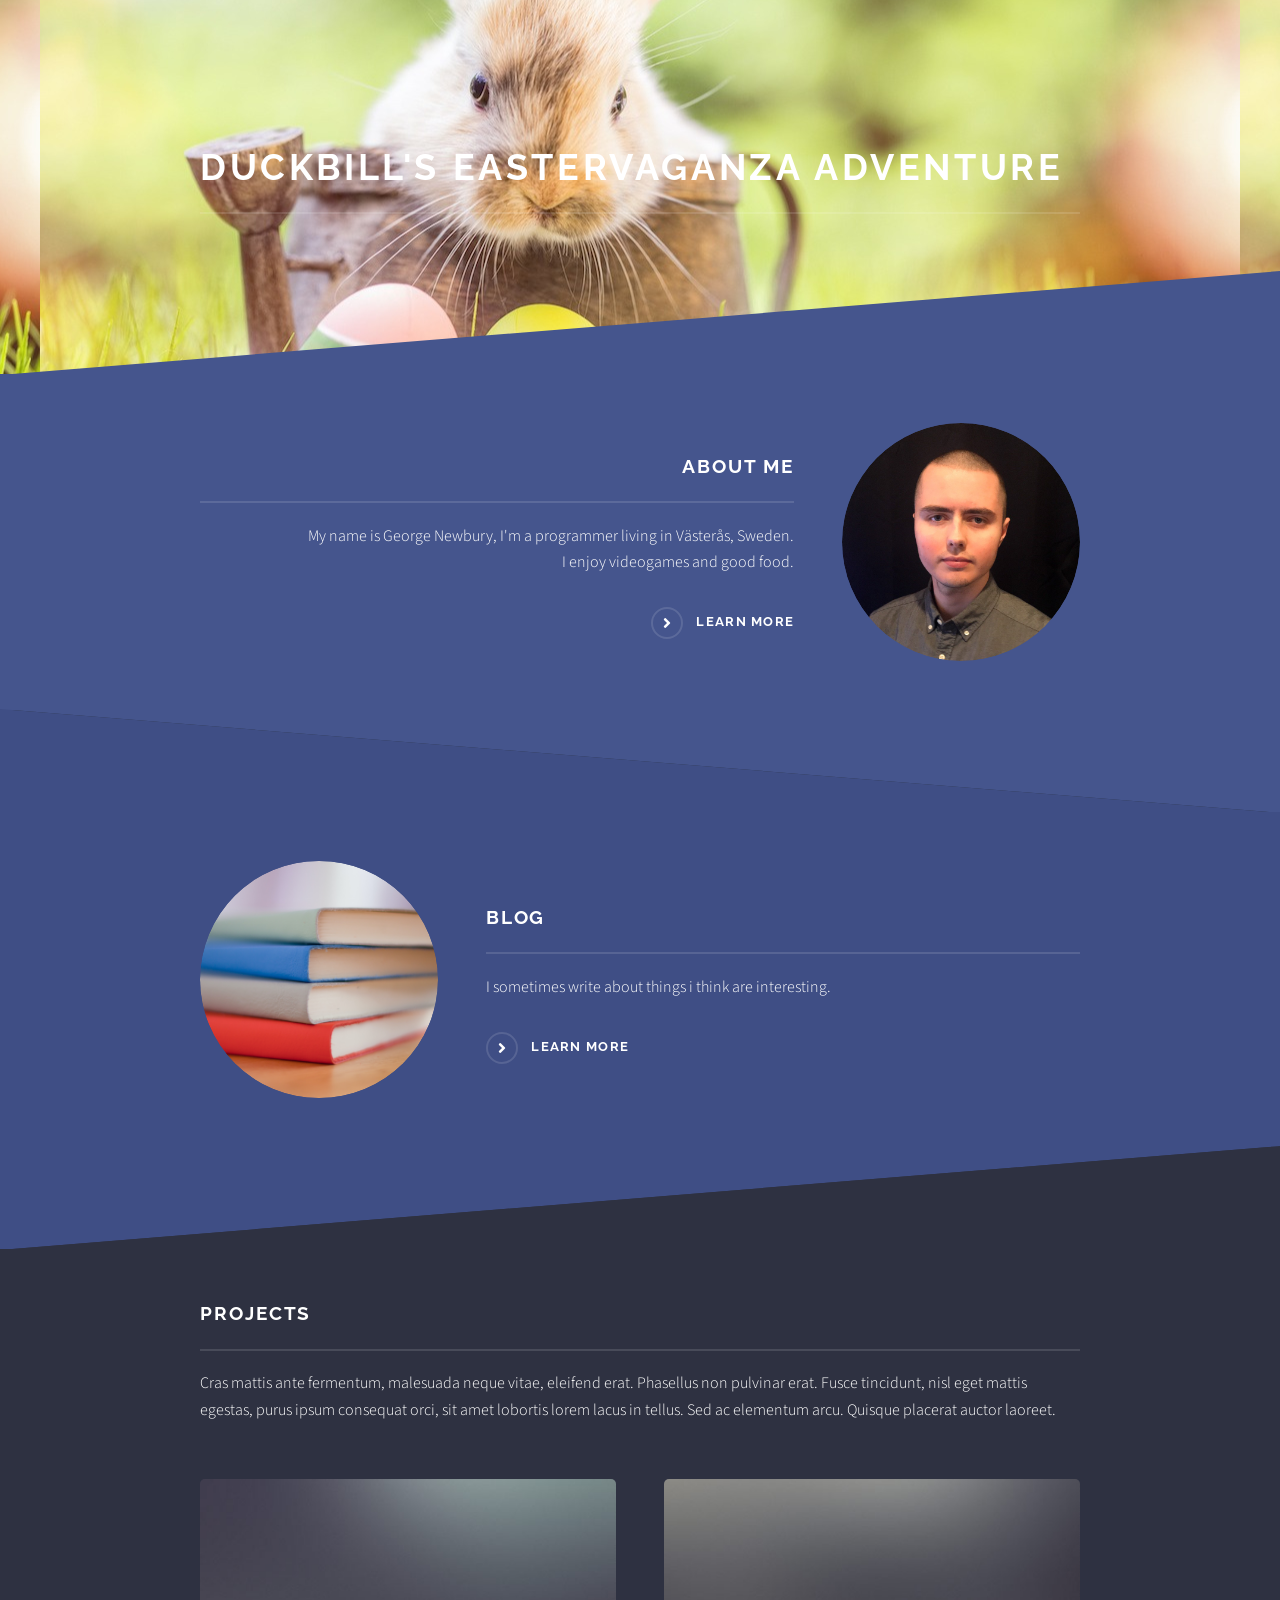
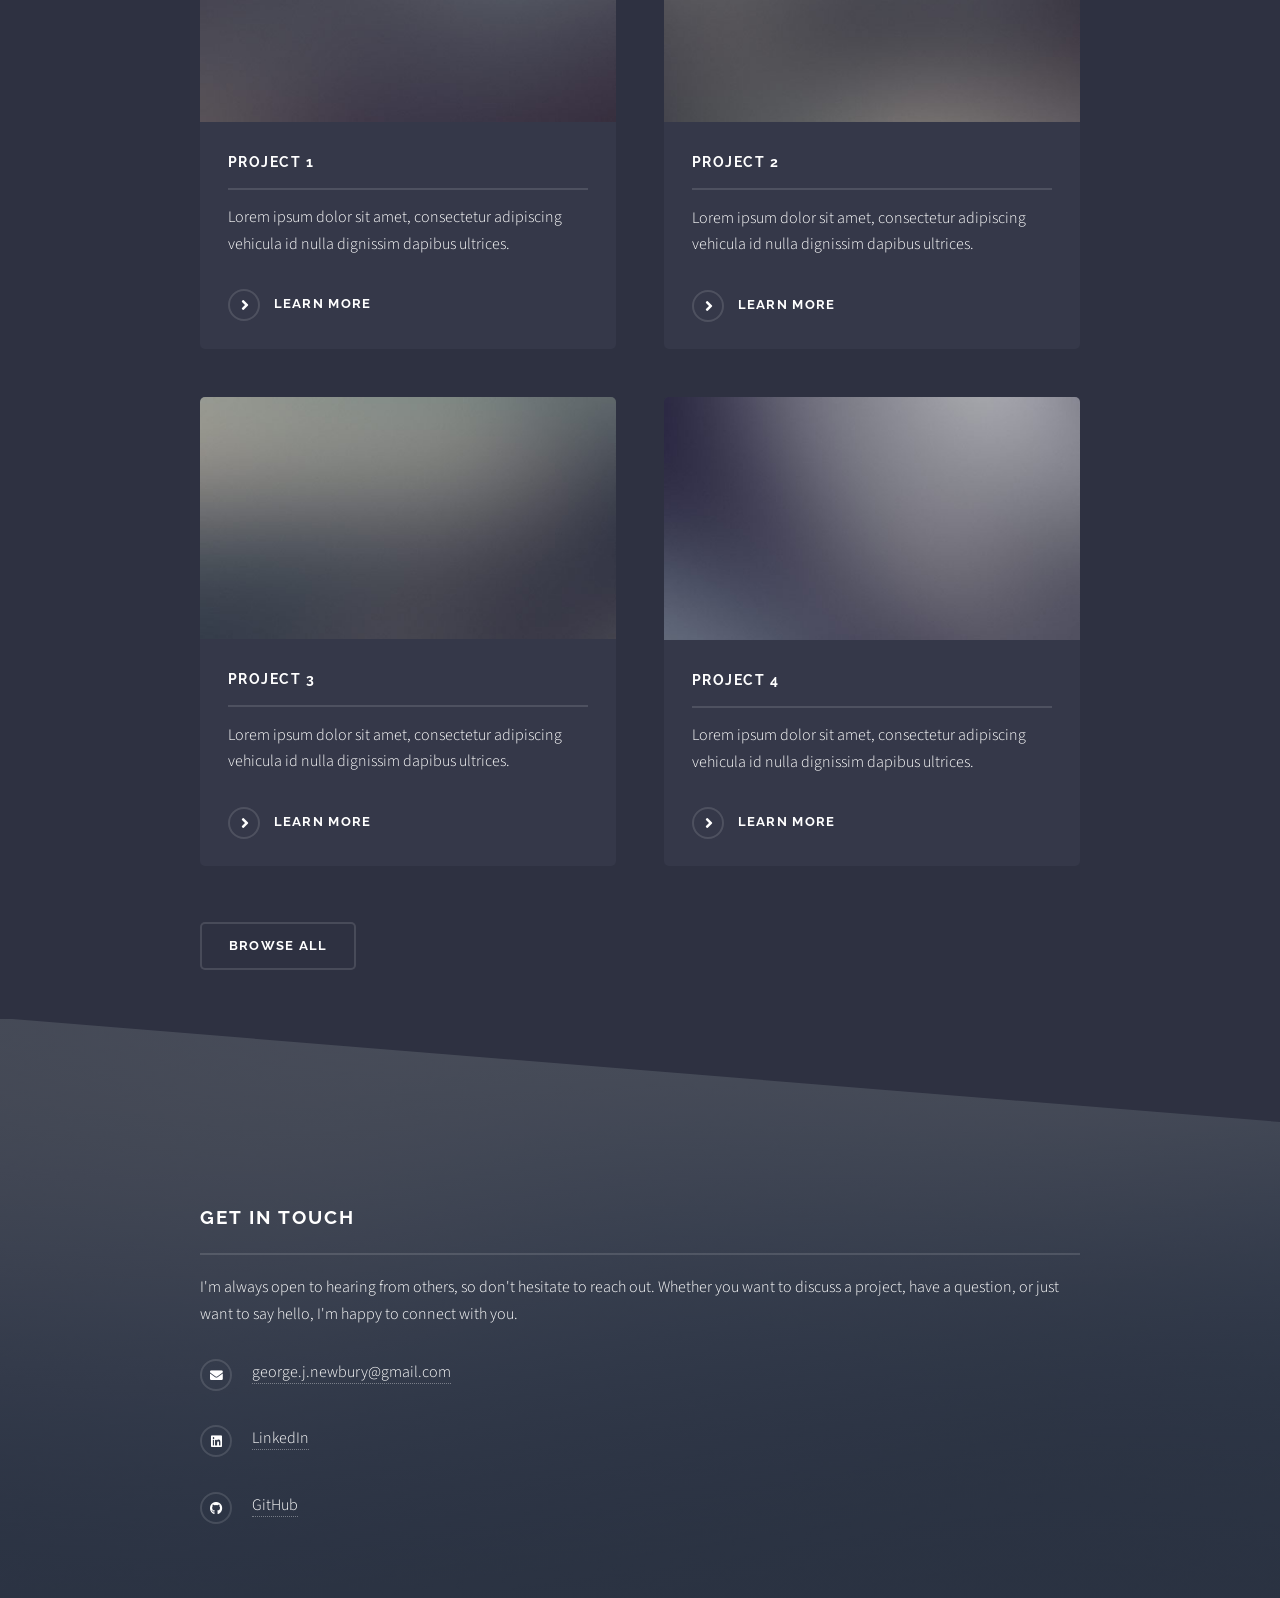
==== commit 305c0747: "asd" ====
--- a/index.html
+++ b/index.html
@@ -41,12 +41,14 @@
 				<!-- Banner -->
 					<section id="banner">
 						<div class="inner">
-							<div class="logo">
-								<span class="icon fa-user"></span>
-							</div>
+							<!--<div class="logo">
+		<span class="icon fa-user"></span>
+	</div>-->
+							<a href="#" class="image"><img src="images/duckbill.jpeg" alt="" /></a>
+
 							<h2>Duckbill's Eastervaganza Adventure</h2>
-							<a href="https://github.com/Gorgai" class="icon brands fa-github"> GitHub</a>
-							<a href="https://www.linkedin.com/in/george-newbury-38a2a4164/" class="icon brands fa-linkedin"> LinkedIn</a>
+							<!--<a href="https://github.com/Gorgai" class="icon brands fa-github"> GitHub</a>
+	<a href="https://www.linkedin.com/in/george-newbury-38a2a4164/" class="icon brands fa-linkedin"> LinkedIn</a>-->
 
 						</div>
 					</section>
--- a/assets/css/main.css
+++ b/assets/css/main.css
@@ -3465,7 +3465,7 @@
 
 			#banner {
 				padding: 7em 0 8.25em 0;
-				background-image: url("../../images/easterbanner.jpg");
+				background-image: url("../../images/easterbanner.jpeg");
 				background-size: auto, cover;
 				background-position: center, center;
 				margin-bottom: -6.5em;
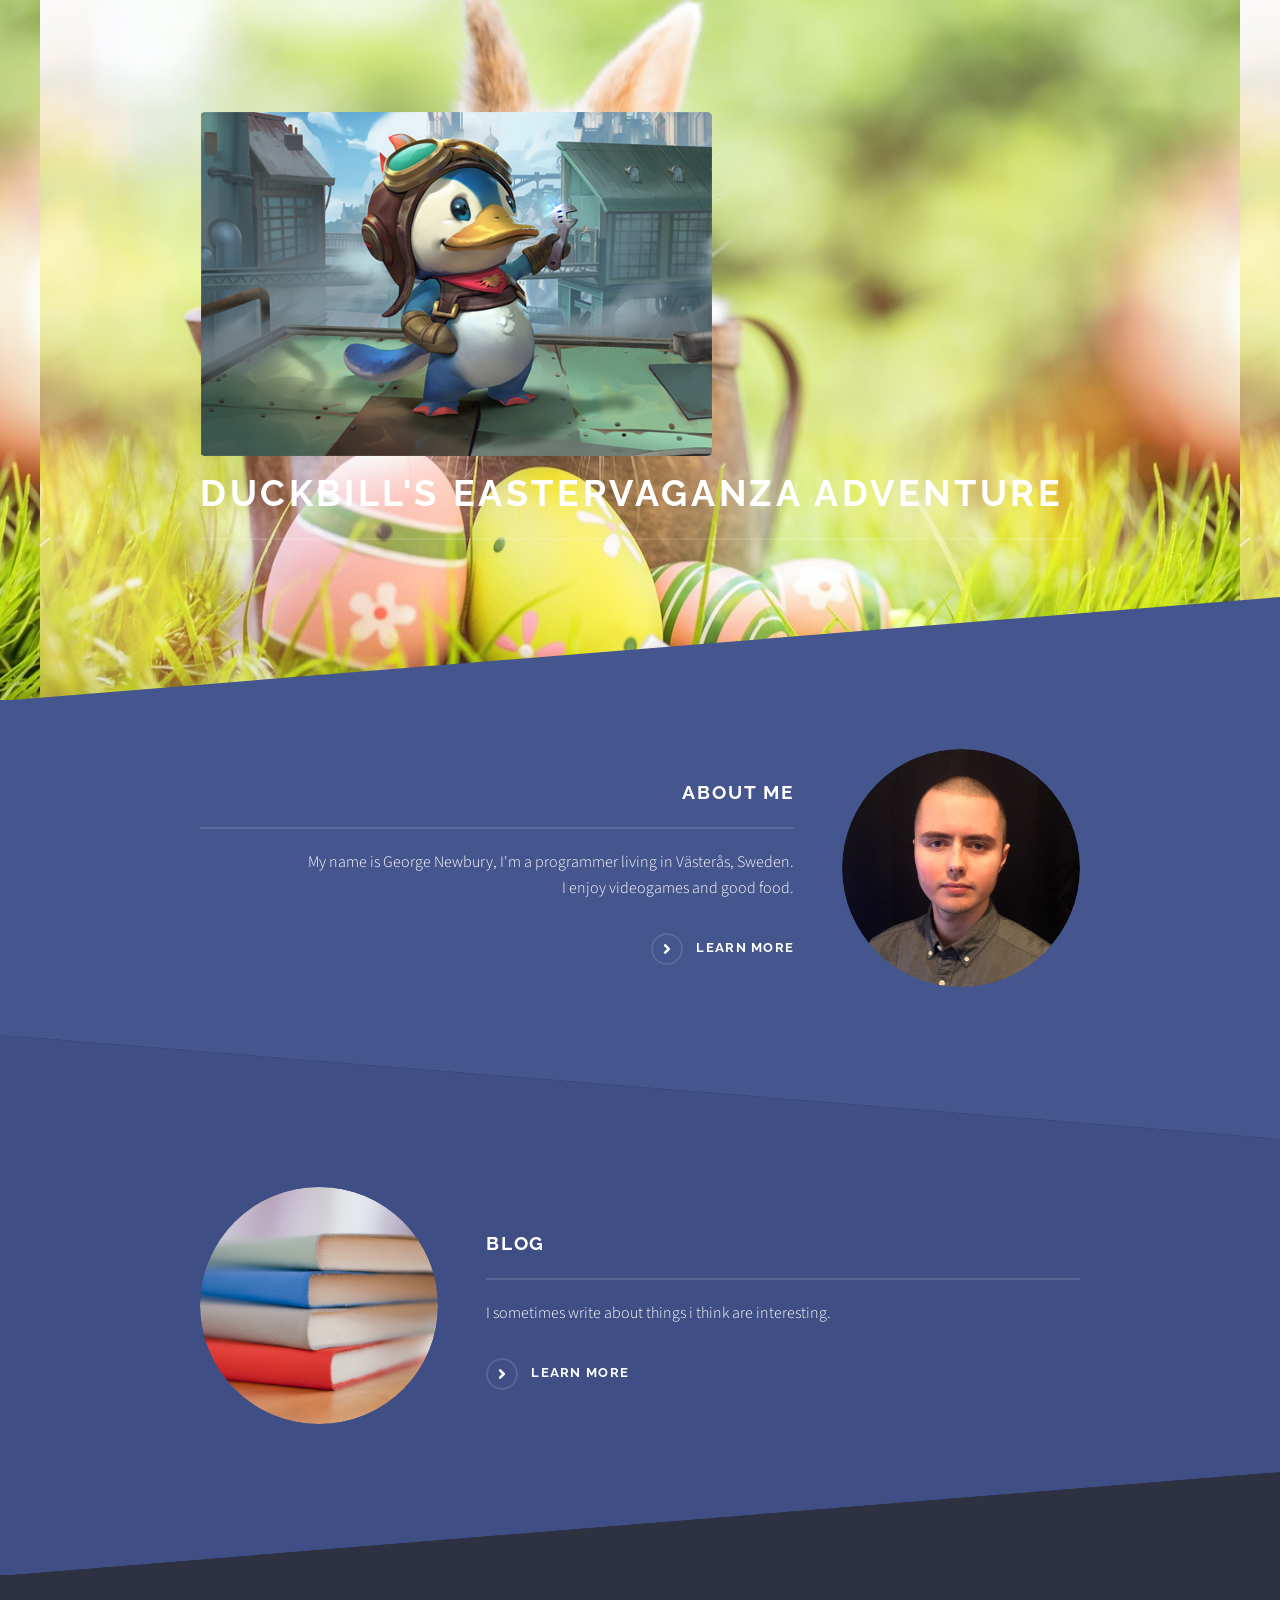
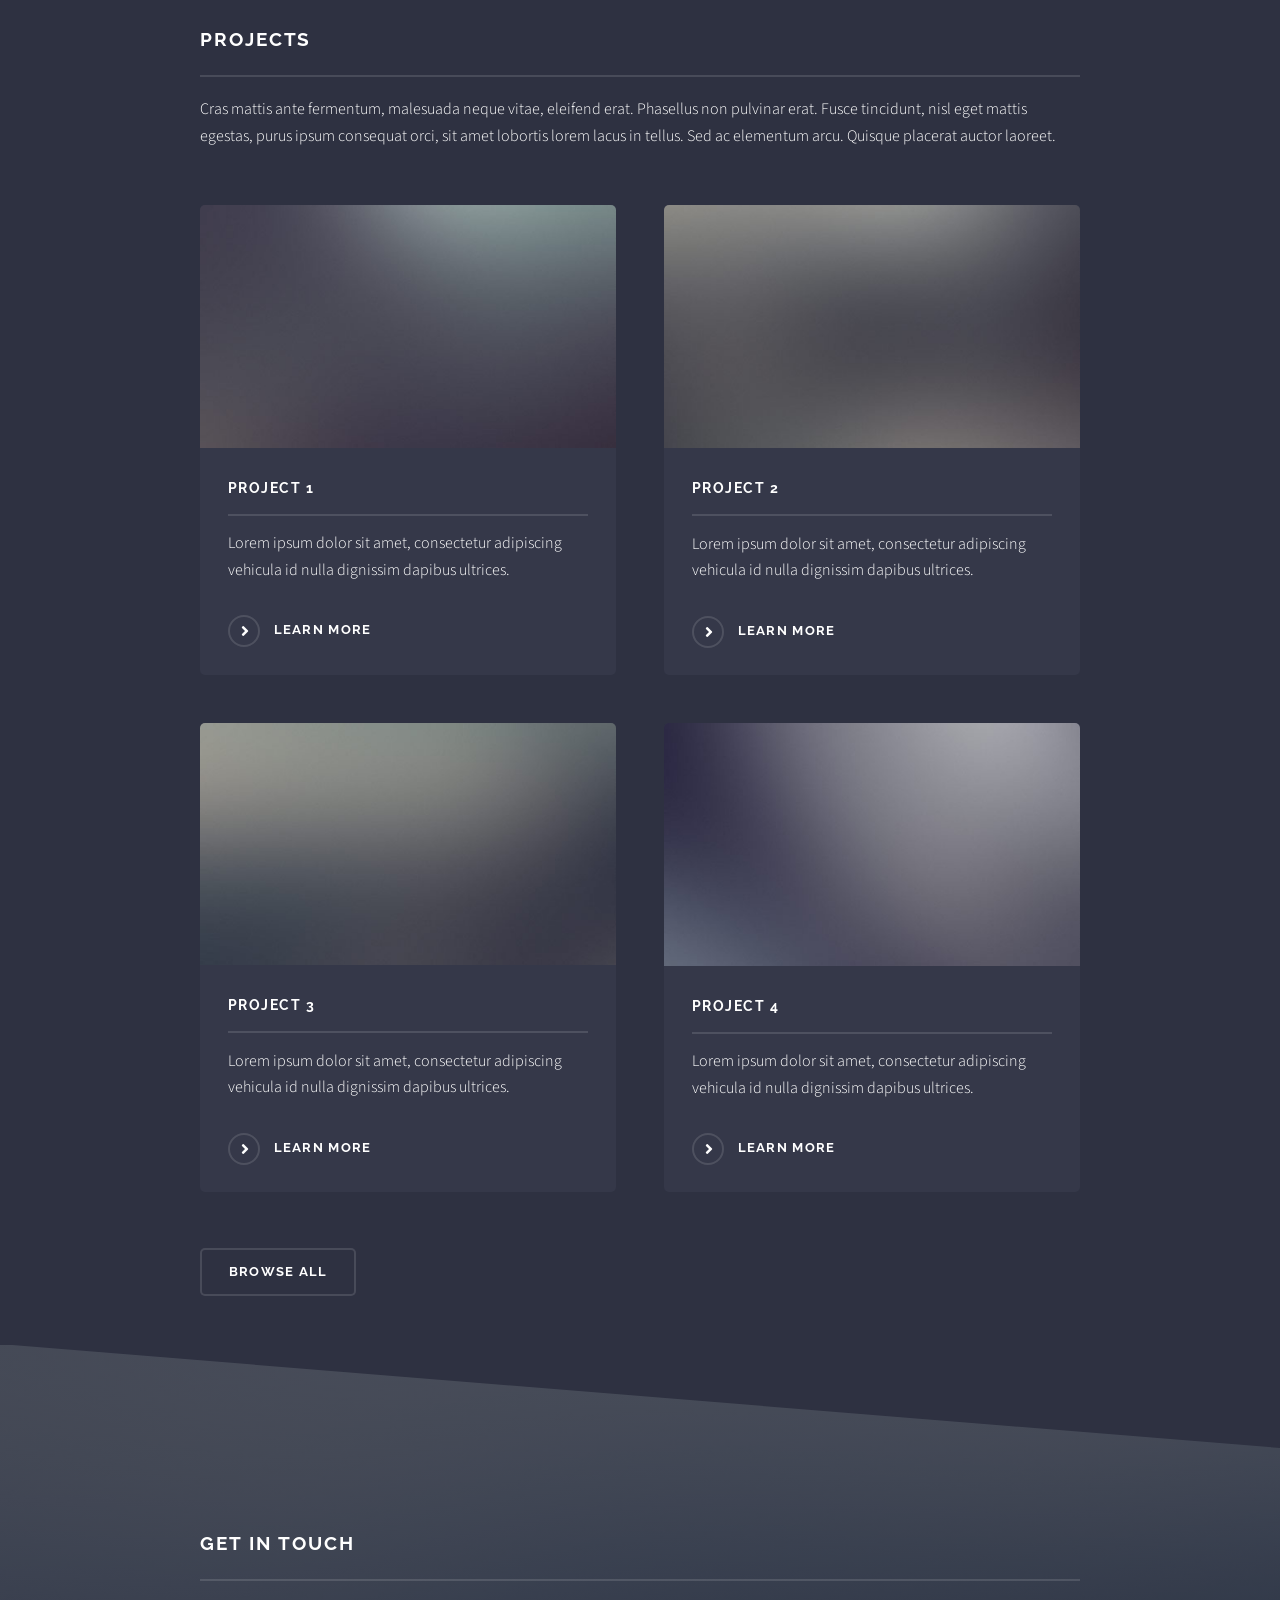
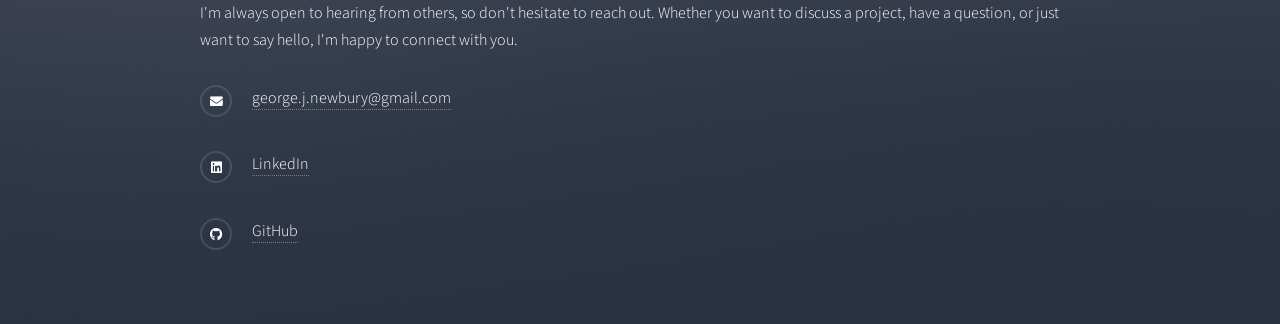
==== commit 705eacde: "asd" ====
--- a/index.html
+++ b/index.html
@@ -44,7 +44,7 @@
 							<!--<div class="logo">
 		<span class="icon fa-user"></span>
 	</div>-->
-							<a href="#" class="image"><img src="images/duckbill.jpeg" alt="" /></a>
+							<a href="#" class="image"><img src="images/duckbill.png" alt="" /></a>
 
 							<h2>Duckbill's Eastervaganza Adventure</h2>
 							<!--<a href="https://github.com/Gorgai" class="icon brands fa-github"> GitHub</a>
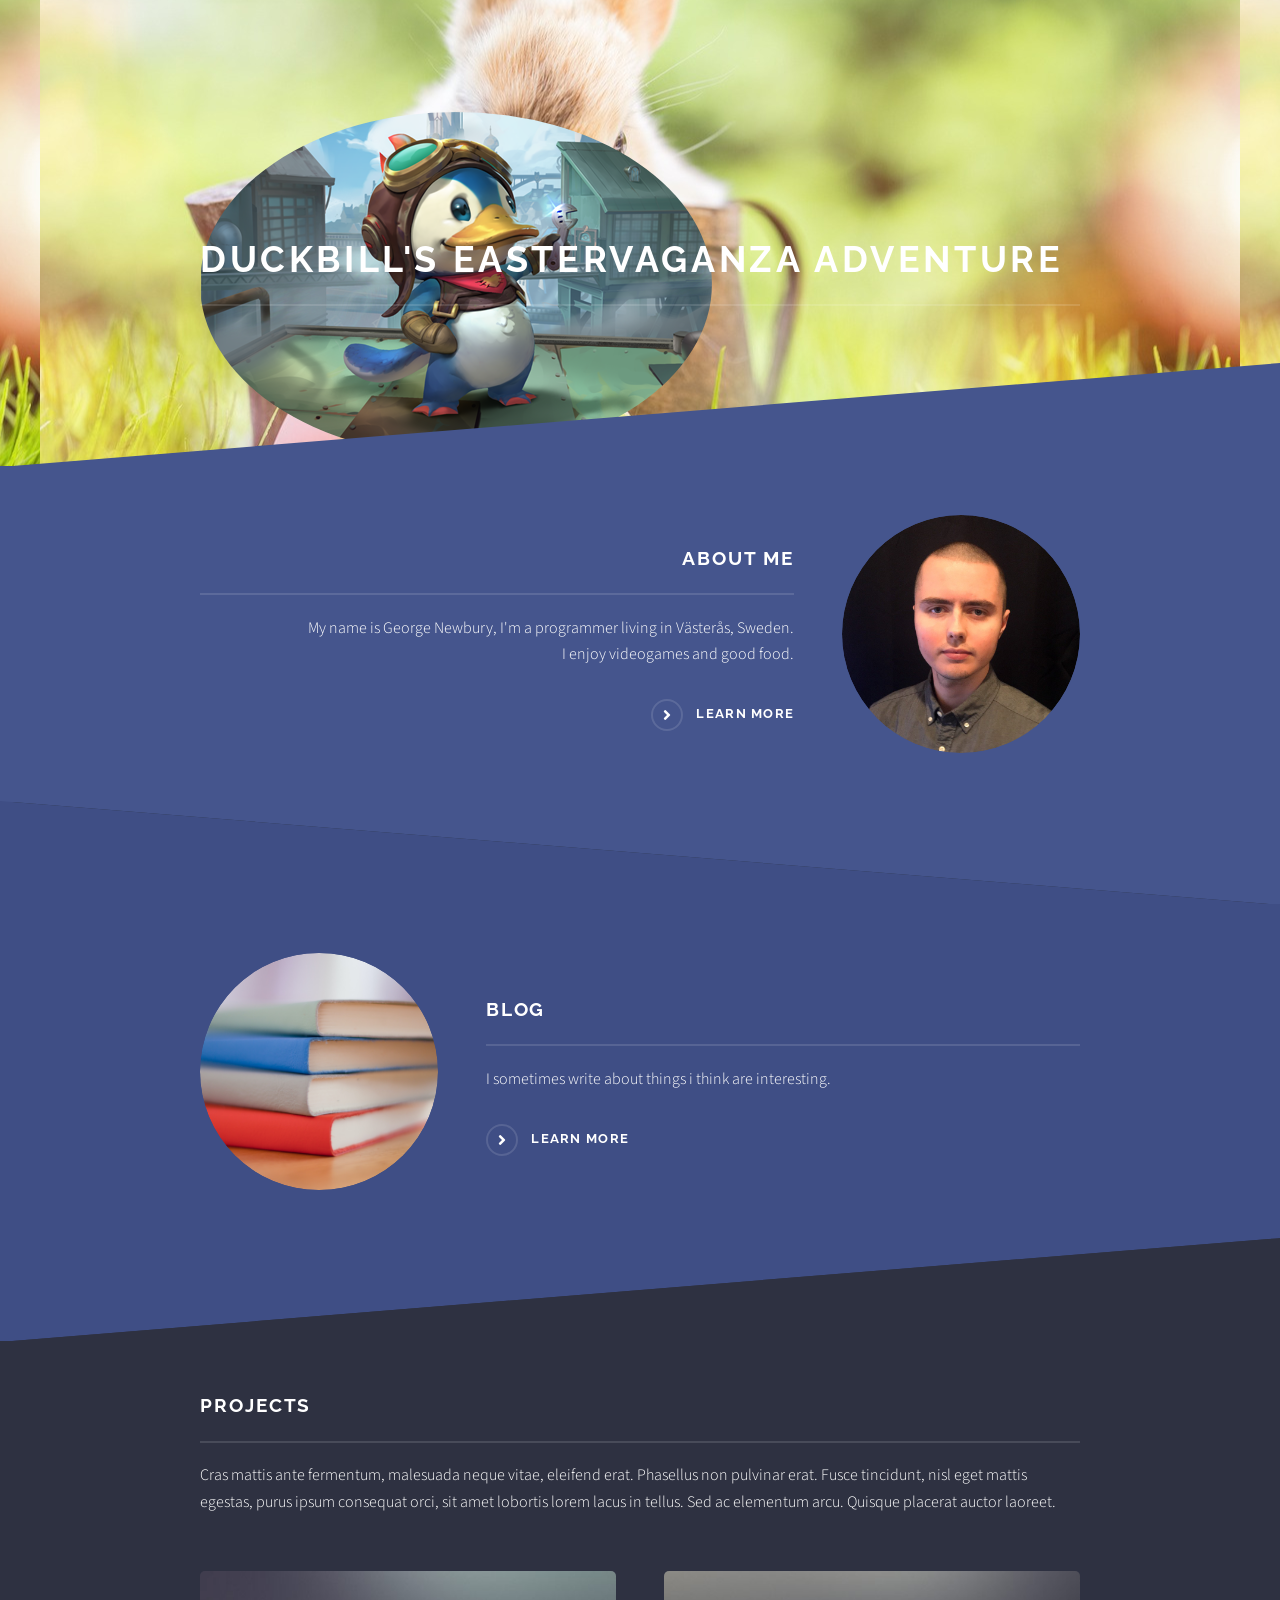
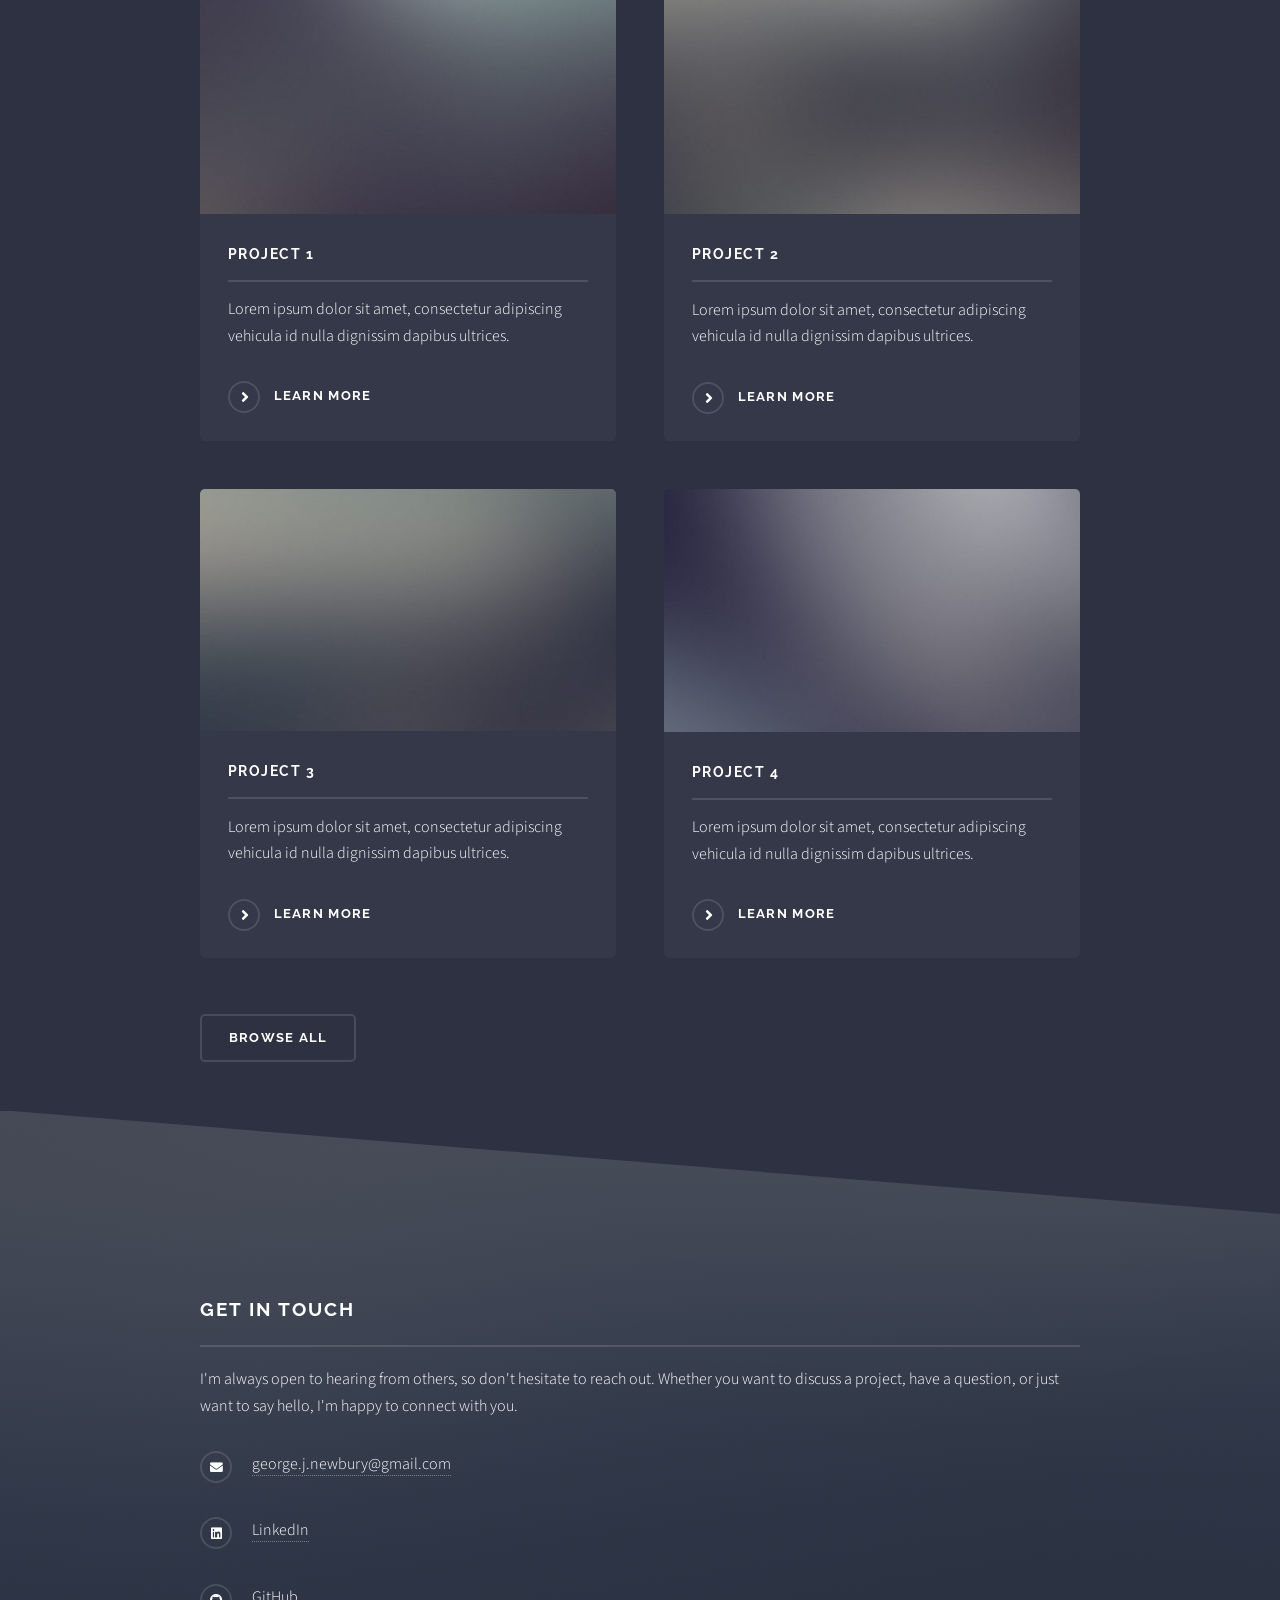
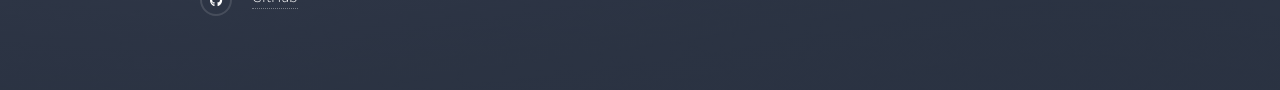
==== commit 9c8ee89c: "aszd" ====
--- a/index.html
+++ b/index.html
@@ -1,149 +1,147 @@
 <!DOCTYPE HTML>
 <!--
-	Solid State by HTML5 UP
-	html5up.net | @ajlkn
-	Free for personal and commercial use under the CCA 3.0 license (html5up.net/license)
+    Solid State by HTML5 UP
+    html5up.net | @ajlkn
+    Free for personal and commercial use under the CCA 3.0 license (html5up.net/license)
 -->
 <html>
-	<head>
-		<title>George Newbury</title>
-		<meta charset="utf-8" />
-		<meta name="viewport" content="width=device-width, initial-scale=1, user-scalable=no" />
-		<link rel="stylesheet" href="assets/css/main.css" />
-		<noscript><link rel="stylesheet" href="assets/css/noscript.css" /></noscript>
-	</head>
-	<body class="is-preload">
+<head>
+    <title>George Newbury</title>
+    <meta charset="utf-8" />
+    <meta name="viewport" content="width=device-width, initial-scale=1, user-scalable=no" />
+    <link rel="stylesheet" href="assets/css/main.css" />
+    <noscript><link rel="stylesheet" href="assets/css/noscript.css" /></noscript>
+</head>
+<body class="is-preload">
 
-		<!-- Page Wrapper -->
-			<div id="page-wrapper">
+    <!-- Page Wrapper -->
+    <div id="page-wrapper">
 
-				<!-- Header -->
-					<!--<header id="header" class="alt">
-						<h1><a href="index.html">Duckbill's Eastervaganza Adventure</a></h1>
-						<nav>
-							<a href="#menu">Menu</a>
-						</nav>
-					</header>-->
+        <!-- Header -->
+        <!--<header id="header" class="alt">
+            <h1><a href="index.html">Duckbill's Eastervaganza Adventure</a></h1>
+            <nav>
+                <a href="#menu">Menu</a>
+            </nav>
+        </header>-->
+        <!-- Menu -->
+        <!--<nav id="menu">
+            <div class="inner">
+                <h2>Menu</h2>
+                <ul class="links">
+                    <li><a href="index.html">Home</a></li>
+                    <li><a href="blog.html">Blog</a></li>
+                    <li><a href="projects.html">Projects</a></li>
+                </ul>
+                <a href="#" class="close">Close</a>
+            </div>
+        </nav>-->
+        <!-- Banner -->
+        <section id="banner">
+            <div class="inner">
+                <!--<div class="logo">
+                    <span class="icon fa-user"></span>
+                </div>-->
+                <a href="#" class="image" style="height:110px;"><img src="images/duckbill.png" alt="" /></a>
 
-				<!-- Menu -->
-					<!--<nav id="menu">
-						<div class="inner">
-							<h2>Menu</h2>
-							<ul class="links">
-								<li><a href="index.html">Home</a></li>
-								<li><a href="blog.html">Blog</a></li>
-								<li><a href="projects.html">Projects</a></li>
-							</ul>
-							<a href="#" class="close">Close</a>
-						</div>
-					</nav>-->
+                <h2>Duckbill's Eastervaganza Adventure</h2>
+                <!--<a href="https://github.com/Gorgai" class="icon brands fa-github"> GitHub</a>
+                <a href="https://www.linkedin.com/in/george-newbury-38a2a4164/" class="icon brands fa-linkedin"> LinkedIn</a>-->
 
-				<!-- Banner -->
-					<section id="banner">
-						<div class="inner">
-							<!--<div class="logo">
-		<span class="icon fa-user"></span>
-	</div>-->
-							<a href="#" class="image"><img src="images/duckbill.png" alt="" /></a>
+            </div>
+        </section>
 
-							<h2>Duckbill's Eastervaganza Adventure</h2>
-							<!--<a href="https://github.com/Gorgai" class="icon brands fa-github"> GitHub</a>
-	<a href="https://www.linkedin.com/in/george-newbury-38a2a4164/" class="icon brands fa-linkedin"> LinkedIn</a>-->
+        <!-- Wrapper -->
+        <section id="wrapper">
 
-						</div>
-					</section>
+            <!-- One -->
+            <section id="one" class="wrapper spotlight style2">
+                <div class="inner">
+                    <a href="#" class="image"><img src="images/profilepicture.jpg" alt="" /></a>
+                    <div class="content">
+                        <h2 class="major">About me</h2>
+                        <p>My name is George Newbury, I'm a programmer living in Västerås, Sweden. <br />I enjoy videogames and good food.</p>
+                        <a href="aboutme.html" class="special">Learn more</a>
+                    </div>
+                </div>
+            </section>
 
-				<!-- Wrapper -->
-					<section id="wrapper">
+            <!-- Two -->
+            <section id="two" class="wrapper alt spotlight style3">
+                <div class="inner">
+                    <a href="#" class="image"><img src="images/books.jpg" alt="" /></a>
+                    <div class="content">
+                        <h2 class="major">Blog</h2>
+                        <p>I sometimes write about things i think are interesting.</p>
+                        <a href="blog.html" class="special">Learn more</a>
+                    </div>
+                </div>
+            </section>
 
-						<!-- One -->
-							<section id="one" class="wrapper spotlight style2">
-								<div class="inner">
-									<a href="#" class="image"><img src="images/profilepicture.jpg" alt="" /></a>
-									<div class="content">
-										<h2 class="major">About me</h2>
-										<p>My name is George Newbury, I'm a programmer living in Västerås, Sweden. <br />I enjoy videogames and good food.</p>
-										<a href="aboutme.html" class="special">Learn more</a>
-									</div>
-								</div>
-							</section>
+            <!-- Four -->
+            <section id="four" class="wrapper style1">
+                <div class="inner">
+                    <h2 class="major">Projects</h2>
+                    <p>Cras mattis ante fermentum, malesuada neque vitae, eleifend erat. Phasellus non pulvinar erat. Fusce tincidunt, nisl eget mattis egestas, purus ipsum consequat orci, sit amet lobortis lorem lacus in tellus. Sed ac elementum arcu. Quisque placerat auctor laoreet.</p>
+                    <section class="features">
+                        <article>
+                            <a href="#" class="image"><img src="images/pic04.jpg" alt="" /></a>
+                            <h3 class="major">Project 1</h3>
+                            <p>Lorem ipsum dolor sit amet, consectetur adipiscing vehicula id nulla dignissim dapibus ultrices.</p>
+                            <a href="#" class="special">Learn more</a>
+                        </article>
+                        <article>
+                            <a href="#" class="image"><img src="images/pic05.jpg" alt="" /></a>
+                            <h3 class="major">Project 2</h3>
+                            <p>Lorem ipsum dolor sit amet, consectetur adipiscing vehicula id nulla dignissim dapibus ultrices.</p>
+                            <a href="#" class="special">Learn more</a>
+                        </article>
+                        <article>
+                            <a href="#" class="image"><img src="images/pic06.jpg" alt="" /></a>
+                            <h3 class="major">Project 3</h3>
+                            <p>Lorem ipsum dolor sit amet, consectetur adipiscing vehicula id nulla dignissim dapibus ultrices.</p>
+                            <a href="#" class="special">Learn more</a>
+                        </article>
+                        <article>
+                            <a href="#" class="image"><img src="images/pic07.jpg" alt="" /></a>
+                            <h3 class="major">Project 4</h3>
+                            <p>Lorem ipsum dolor sit amet, consectetur adipiscing vehicula id nulla dignissim dapibus ultrices.</p>
+                            <a href="#" class="special">Learn more</a>
+                        </article>
+                    </section>
+                    <ul class="actions">
+                        <li><a href="projects.html" class="button">Browse All</a></li>
+                    </ul>
+                </div>
+            </section>
 
-						<!-- Two -->
-							<section id="two" class="wrapper alt spotlight style3">
-								<div class="inner">
-									<a href="#" class="image"><img src="images/books.jpg" alt="" /></a>
-									<div class="content">
-										<h2 class="major">Blog</h2>
-										<p>I sometimes write about things i think are interesting.</p>
-										<a href="blog.html" class="special">Learn more</a>
-									</div>
-								</div>
-							</section>
+        </section>
 
-						<!-- Four -->
-							<section id="four" class="wrapper style1">
-								<div class="inner">
-									<h2 class="major">Projects</h2>
-									<p>Cras mattis ante fermentum, malesuada neque vitae, eleifend erat. Phasellus non pulvinar erat. Fusce tincidunt, nisl eget mattis egestas, purus ipsum consequat orci, sit amet lobortis lorem lacus in tellus. Sed ac elementum arcu. Quisque placerat auctor laoreet.</p>
-									<section class="features">
-										<article>
-											<a href="#" class="image"><img src="images/pic04.jpg" alt="" /></a>
-											<h3 class="major">Project 1</h3>
-											<p>Lorem ipsum dolor sit amet, consectetur adipiscing vehicula id nulla dignissim dapibus ultrices.</p>
-											<a href="#" class="special">Learn more</a>
-										</article>
-										<article>
-											<a href="#" class="image"><img src="images/pic05.jpg" alt="" /></a>
-											<h3 class="major">Project 2</h3>
-											<p>Lorem ipsum dolor sit amet, consectetur adipiscing vehicula id nulla dignissim dapibus ultrices.</p>
-											<a href="#" class="special">Learn more</a>
-										</article>
-										<article>
-											<a href="#" class="image"><img src="images/pic06.jpg" alt="" /></a>
-											<h3 class="major">Project 3</h3>
-											<p>Lorem ipsum dolor sit amet, consectetur adipiscing vehicula id nulla dignissim dapibus ultrices.</p>
-											<a href="#" class="special">Learn more</a>
-										</article>
-										<article>
-											<a href="#" class="image"><img src="images/pic07.jpg" alt="" /></a>
-											<h3 class="major">Project 4</h3>
-											<p>Lorem ipsum dolor sit amet, consectetur adipiscing vehicula id nulla dignissim dapibus ultrices.</p>
-											<a href="#" class="special">Learn more</a>
-										</article>
-									</section>
-									<ul class="actions">
-										<li><a href="projects.html" class="button">Browse All</a></li>
-									</ul>
-								</div>
-							</section>
+        <!-- Footer -->
+        <section id="footer">
+            <div class="inner">
+                <h2 class="major">Get in touch</h2>
+                <p>I'm always open to hearing from others, so don't hesitate to reach out. Whether you want to discuss a project, have a question, or just want to say hello, I'm happy to connect with you.</p>
 
-					</section>
+                <ul class="contact">
+                    <li class="icon solid fa-envelope"><a href="mailto:george.j.newbury@gmail.com">george.j.newbury@gmail.com</a></li>
+                    <li class="icon brands fa-linkedin"><a href="https://www.linkedin.com/in/george-newbury-38a2a4164/">LinkedIn</a></li>
+                    <li class="icon brands fa-github"><a href="https://github.com/Gorgai">GitHub</a></li>
 
-				<!-- Footer -->
-					<section id="footer">
-						<div class="inner">
-							<h2 class="major">Get in touch</h2>
-							<p>I'm always open to hearing from others, so don't hesitate to reach out. Whether you want to discuss a project, have a question, or just want to say hello, I'm happy to connect with you.</p>
+                </ul>
 
-							<ul class="contact">
-								<li class="icon solid fa-envelope"><a href="mailto:george.j.newbury@gmail.com">george.j.newbury@gmail.com</a></li>
-								<li class="icon brands fa-linkedin"><a href="https://www.linkedin.com/in/george-newbury-38a2a4164/">LinkedIn</a></li>
-								<li class="icon brands fa-github"><a href="https://github.com/Gorgai">GitHub</a></li>
+            </div>
+        </section>
 
-							</ul>
+    </div>
 
-						</div>
-					</section>
+    <!-- Scripts -->
+    <script src="assets/js/jquery.min.js"></script>
+    <script src="assets/js/jquery.scrollex.min.js"></script>
+    <script src="assets/js/browser.min.js"></script>
+    <script src="assets/js/breakpoints.min.js"></script>
+    <script src="assets/js/util.js"></script>
+    <script src="assets/js/main.js"></script>
 
-			</div>
-
-		<!-- Scripts -->
-			<script src="assets/js/jquery.min.js"></script>
-			<script src="assets/js/jquery.scrollex.min.js"></script>
-			<script src="assets/js/browser.min.js"></script>
-			<script src="assets/js/breakpoints.min.js"></script>
-			<script src="assets/js/util.js"></script>
-			<script src="assets/js/main.js"></script>
-
-	</body>
+</body>
 </html>
--- a/assets/css/main.css
+++ b/assets/css/main.css
@@ -2422,7 +2422,9 @@
 			border-radius: 5px;
 			display: block;
 		}
-
+#banner > div > a > img {
+	border-radius: 50%;
+}
 		.image.left, .image.right {
 			max-width: 40%;
 		}
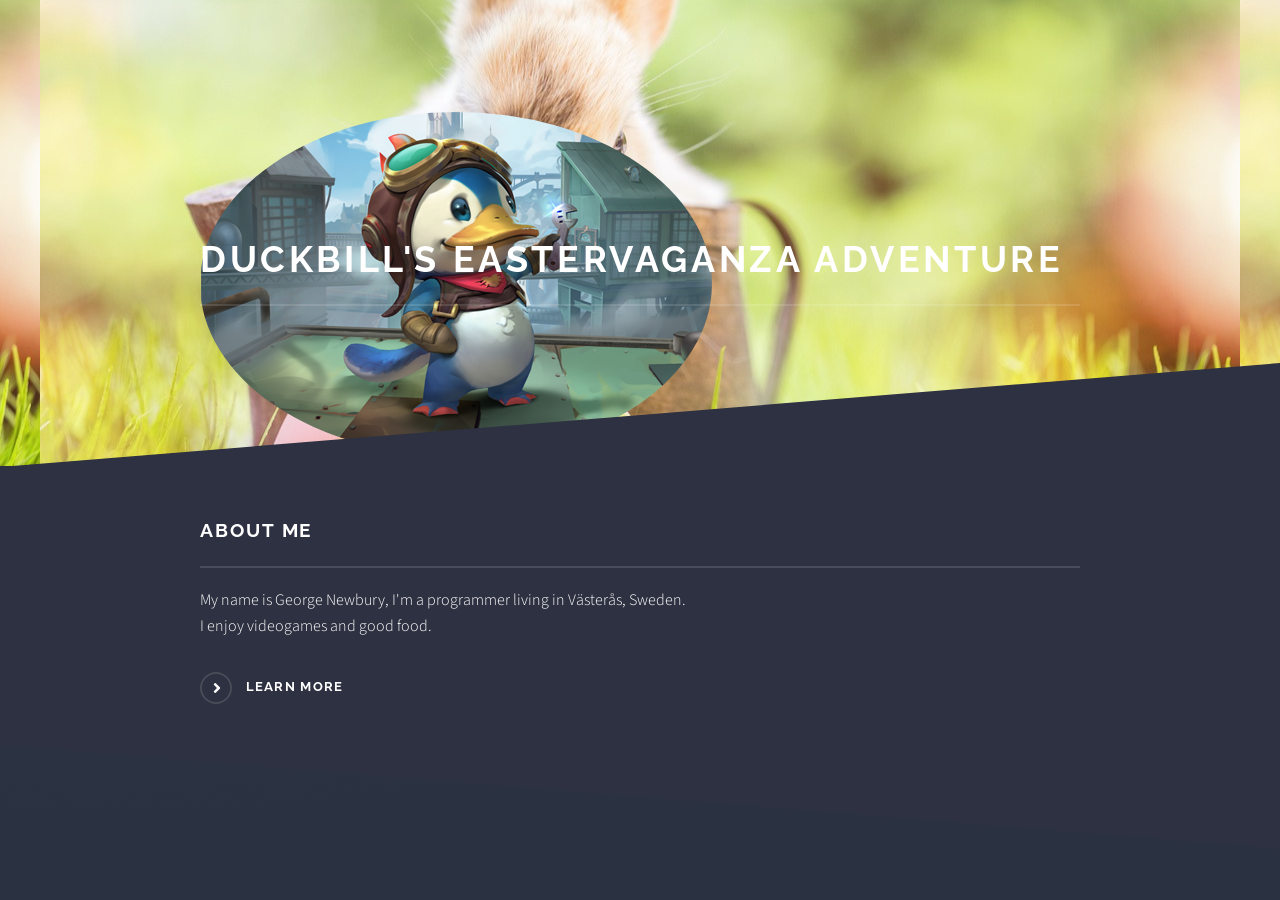
==== commit 0bccbff6: "vv" ====
--- a/index.html
+++ b/index.html
@@ -55,9 +55,9 @@
         <section id="wrapper">
 
             <!-- One -->
-            <section id="one" class="wrapper spotlight style2">
+            <section id="one" class="wrapper ">
                 <div class="inner">
-                    <a href="#" class="image"><img src="images/profilepicture.jpg" alt="" /></a>
+                    <!--<a href="#" class="image"><img src="images/profilepicture.jpg" alt="" /></a>-->
                     <div class="content">
                         <h2 class="major">About me</h2>
                         <p>My name is George Newbury, I'm a programmer living in Västerås, Sweden. <br />I enjoy videogames and good food.</p>
@@ -67,7 +67,7 @@
             </section>
 
             <!-- Two -->
-            <section id="two" class="wrapper alt spotlight style3">
+            <!--<section id="two" class="wrapper alt spotlight style3">
                 <div class="inner">
                     <a href="#" class="image"><img src="images/books.jpg" alt="" /></a>
                     <div class="content">
@@ -76,10 +76,10 @@
                         <a href="blog.html" class="special">Learn more</a>
                     </div>
                 </div>
-            </section>
+            </section>-->
 
             <!-- Four -->
-            <section id="four" class="wrapper style1">
+            <!--<section id="four" class="wrapper style1">
                 <div class="inner">
                     <h2 class="major">Projects</h2>
                     <p>Cras mattis ante fermentum, malesuada neque vitae, eleifend erat. Phasellus non pulvinar erat. Fusce tincidunt, nisl eget mattis egestas, purus ipsum consequat orci, sit amet lobortis lorem lacus in tellus. Sed ac elementum arcu. Quisque placerat auctor laoreet.</p>
@@ -113,12 +113,12 @@
                         <li><a href="projects.html" class="button">Browse All</a></li>
                     </ul>
                 </div>
-            </section>
+            </section>-->
 
         </section>
 
         <!-- Footer -->
-        <section id="footer">
+        <!--<section id="footer">
             <div class="inner">
                 <h2 class="major">Get in touch</h2>
                 <p>I'm always open to hearing from others, so don't hesitate to reach out. Whether you want to discuss a project, have a question, or just want to say hello, I'm happy to connect with you.</p>
@@ -131,7 +131,7 @@
                 </ul>
 
             </div>
-        </section>
+        </section>-->
 
     </div>
 
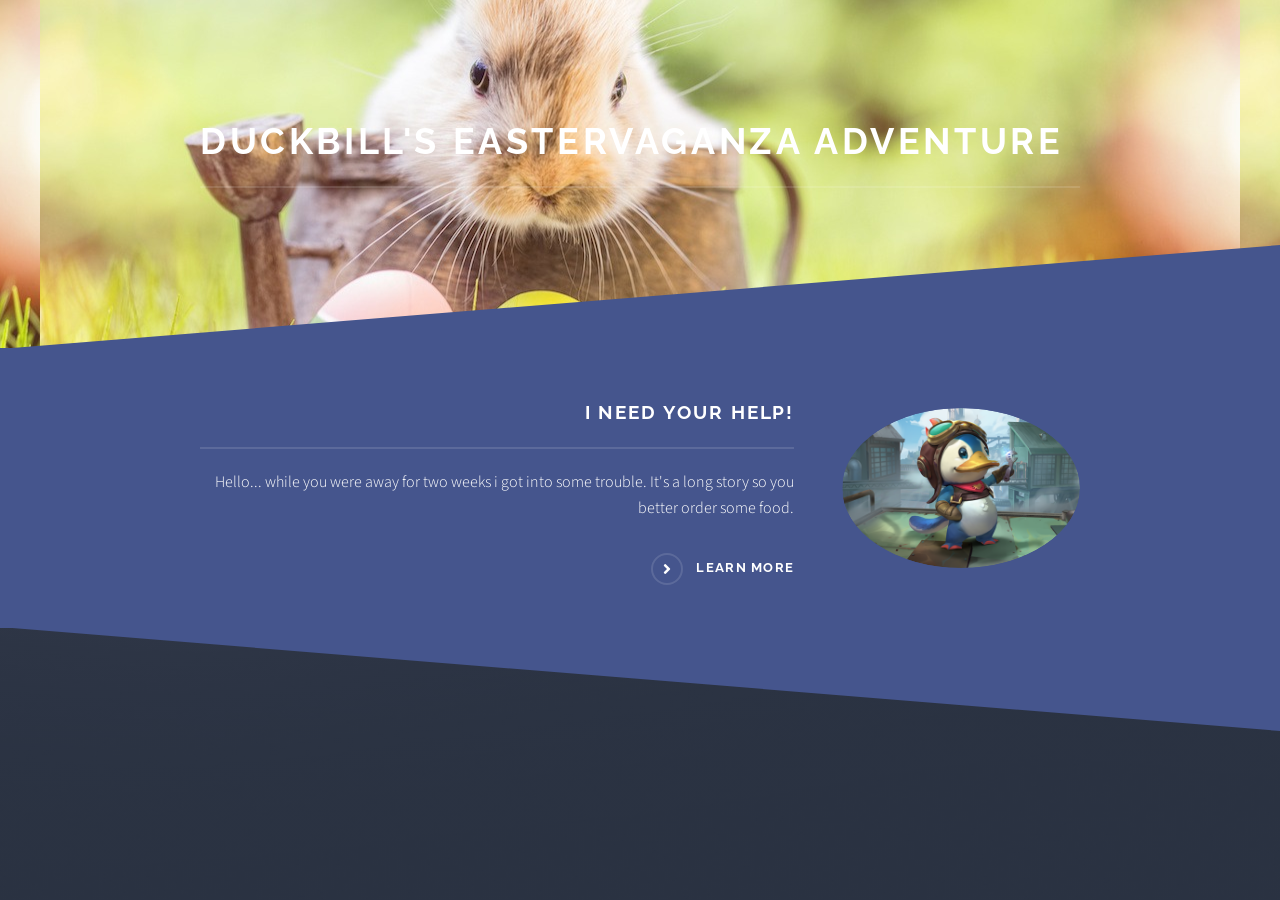
==== commit f4d644ad: "asf" ====
--- a/index.html
+++ b/index.html
@@ -42,7 +42,7 @@
                 <!--<div class="logo">
                     <span class="icon fa-user"></span>
                 </div>-->
-                <a href="#" class="image" style="height:110px;"><img src="images/duckbill.png" alt="" /></a>
+                <!--<a href="#" class="image" style="height:110px;"><img src="images/duckbill.png" alt="" /></a>-->
 
                 <h2>Duckbill's Eastervaganza Adventure</h2>
                 <!--<a href="https://github.com/Gorgai" class="icon brands fa-github"> GitHub</a>
@@ -55,12 +55,12 @@
         <section id="wrapper">
 
             <!-- One -->
-            <section id="one" class="wrapper ">
+            <section id="one" class="wrapper spotlight style2">
                 <div class="inner">
-                    <!--<a href="#" class="image"><img src="images/profilepicture.jpg" alt="" /></a>-->
+                    <a href="#" class="image"><img src="images/duckbill.png" alt="" /></a>
                     <div class="content">
-                        <h2 class="major">About me</h2>
-                        <p>My name is George Newbury, I'm a programmer living in Västerås, Sweden. <br />I enjoy videogames and good food.</p>
+                        <h2 class="major">I need your help!</h2>
+                        <p>Hello... while you were away for two weeks i got into some trouble. It's a long story so you better order some food.</p>
                         <a href="aboutme.html" class="special">Learn more</a>
                     </div>
                 </div>
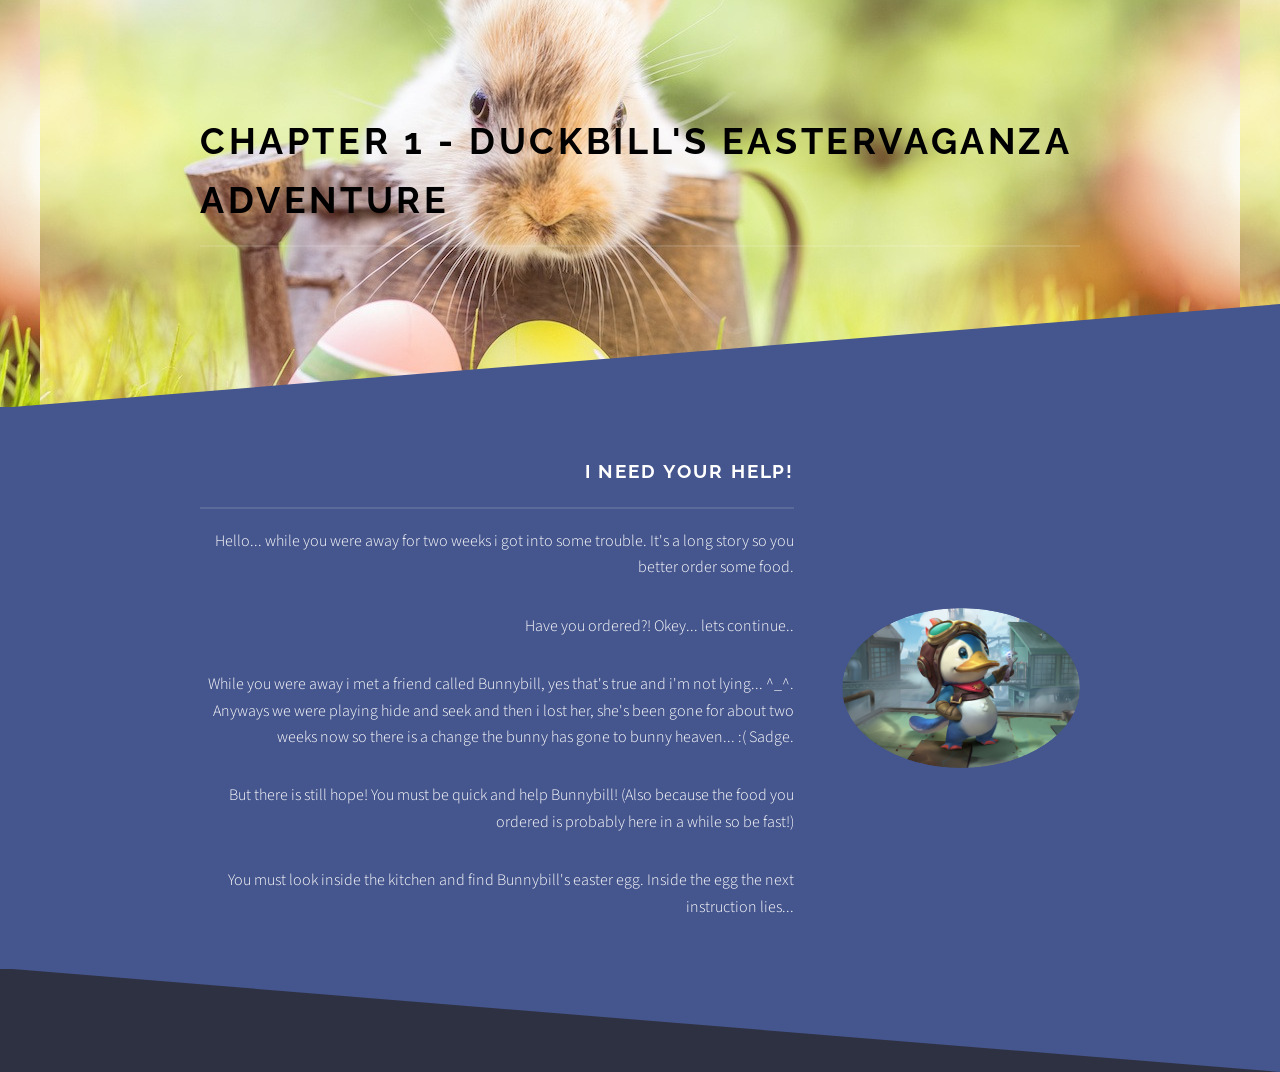
==== commit d6f8bbc6: "sdgh" ====
--- a/index.html
+++ b/index.html
@@ -44,7 +44,7 @@
                 </div>-->
                 <!--<a href="#" class="image" style="height:110px;"><img src="images/duckbill.png" alt="" /></a>-->
 
-                <h2>Duckbill's Eastervaganza Adventure</h2>
+                <h2 style="color:black">Chapter 1 - Duckbill's Eastervaganza Adventure</h2>
                 <!--<a href="https://github.com/Gorgai" class="icon brands fa-github"> GitHub</a>
                 <a href="https://www.linkedin.com/in/george-newbury-38a2a4164/" class="icon brands fa-linkedin"> LinkedIn</a>-->
 
@@ -61,7 +61,16 @@
                     <div class="content">
                         <h2 class="major">I need your help!</h2>
                         <p>Hello... while you were away for two weeks i got into some trouble. It's a long story so you better order some food.</p>
-                        <a href="aboutme.html" class="special">Learn more</a>
+
+                        <p>Have you ordered?! Okey... lets continue..</p>
+
+                        <p>While you were away i met a friend called Bunnybill, yes that's true and i'm not lying... ^_^. Anyways we were playing hide and seek and then i lost her, she's been gone for about two weeks now so there is a change the bunny has gone to bunny heaven... :( Sadge.</p>
+
+                        <p>But there is still hope! You must be quick and help Bunnybill! (Also because the food you ordered is probably here in a while so be fast!)</p>
+
+                        <p>You must look inside the kitchen and find Bunnybill's easter egg. Inside the egg the next instruction lies...</p>
+
+                        <!--<a href="aboutme.html" class="special">Learn more</a>-->
                     </div>
                 </div>
             </section>
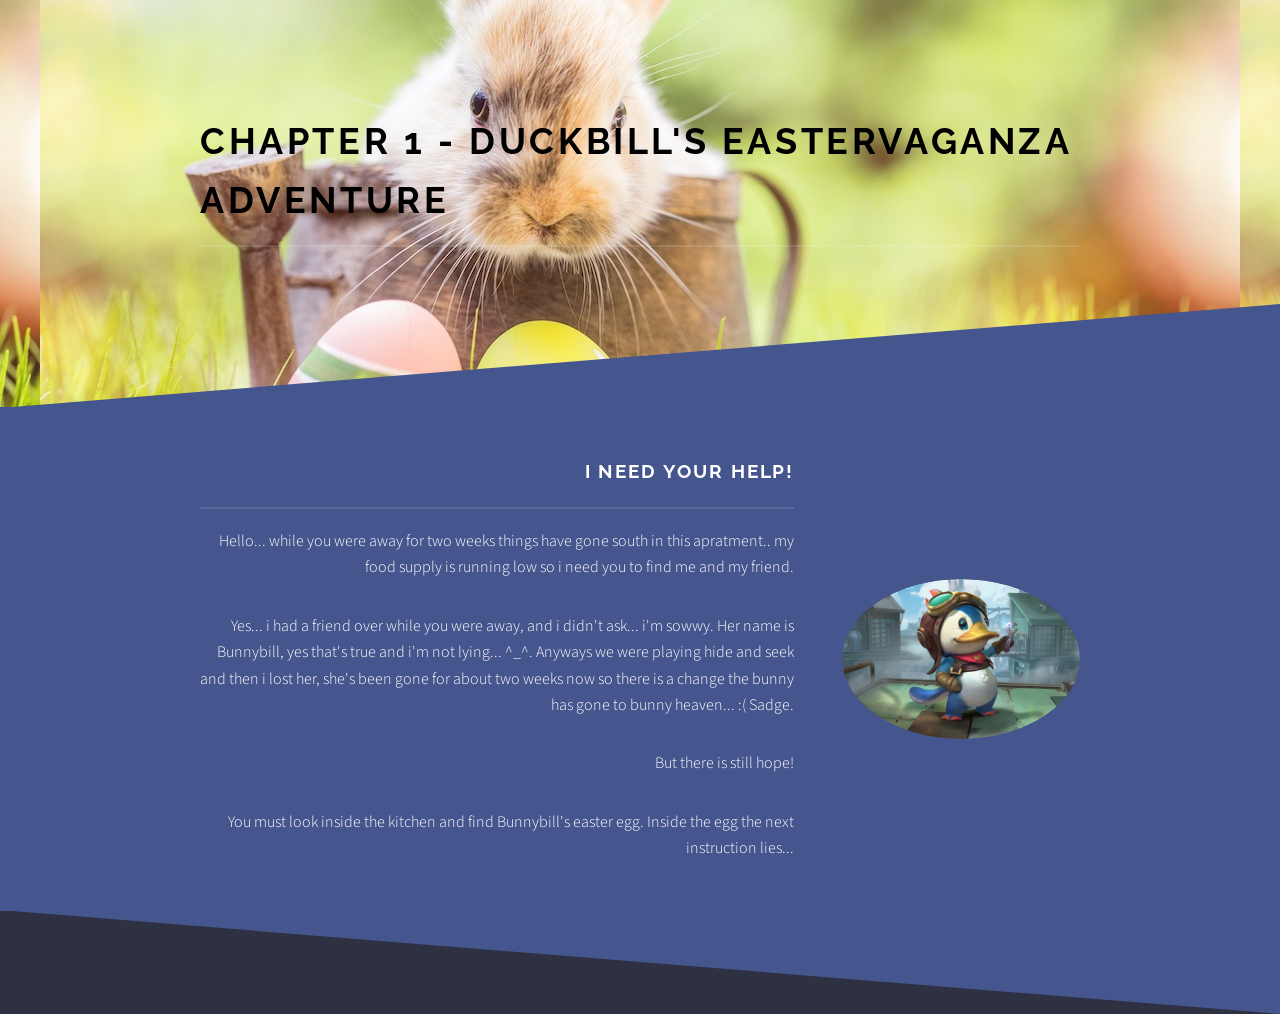
==== commit 2ce89f8e: "asd" ====
--- a/index.html
+++ b/index.html
@@ -60,13 +60,11 @@
                     <a href="#" class="image"><img src="images/duckbill.png" alt="" /></a>
                     <div class="content">
                         <h2 class="major">I need your help!</h2>
-                        <p>Hello... while you were away for two weeks i got into some trouble. It's a long story so you better order some food.</p>
+                        <p>Hello... while you were away for two weeks things have gone south in this apratment.. my food supply is running low so i need you to find me and my friend.</p>
 
-                        <p>Have you ordered?! Okey... lets continue..</p>
+                        <p>Yes... i had a friend over while you were away, and i didn't ask... i'm sowwy. Her name is Bunnybill, yes that's true and i'm not lying... ^_^. Anyways we were playing hide and seek and then i lost her, she's been gone for about two weeks now so there is a change the bunny has gone to bunny heaven... :( Sadge.</p>
 
-                        <p>While you were away i met a friend called Bunnybill, yes that's true and i'm not lying... ^_^. Anyways we were playing hide and seek and then i lost her, she's been gone for about two weeks now so there is a change the bunny has gone to bunny heaven... :( Sadge.</p>
-
-                        <p>But there is still hope! You must be quick and help Bunnybill! (Also because the food you ordered is probably here in a while so be fast!)</p>
+                        <p>But there is still hope!</p>
 
                         <p>You must look inside the kitchen and find Bunnybill's easter egg. Inside the egg the next instruction lies...</p>
 
